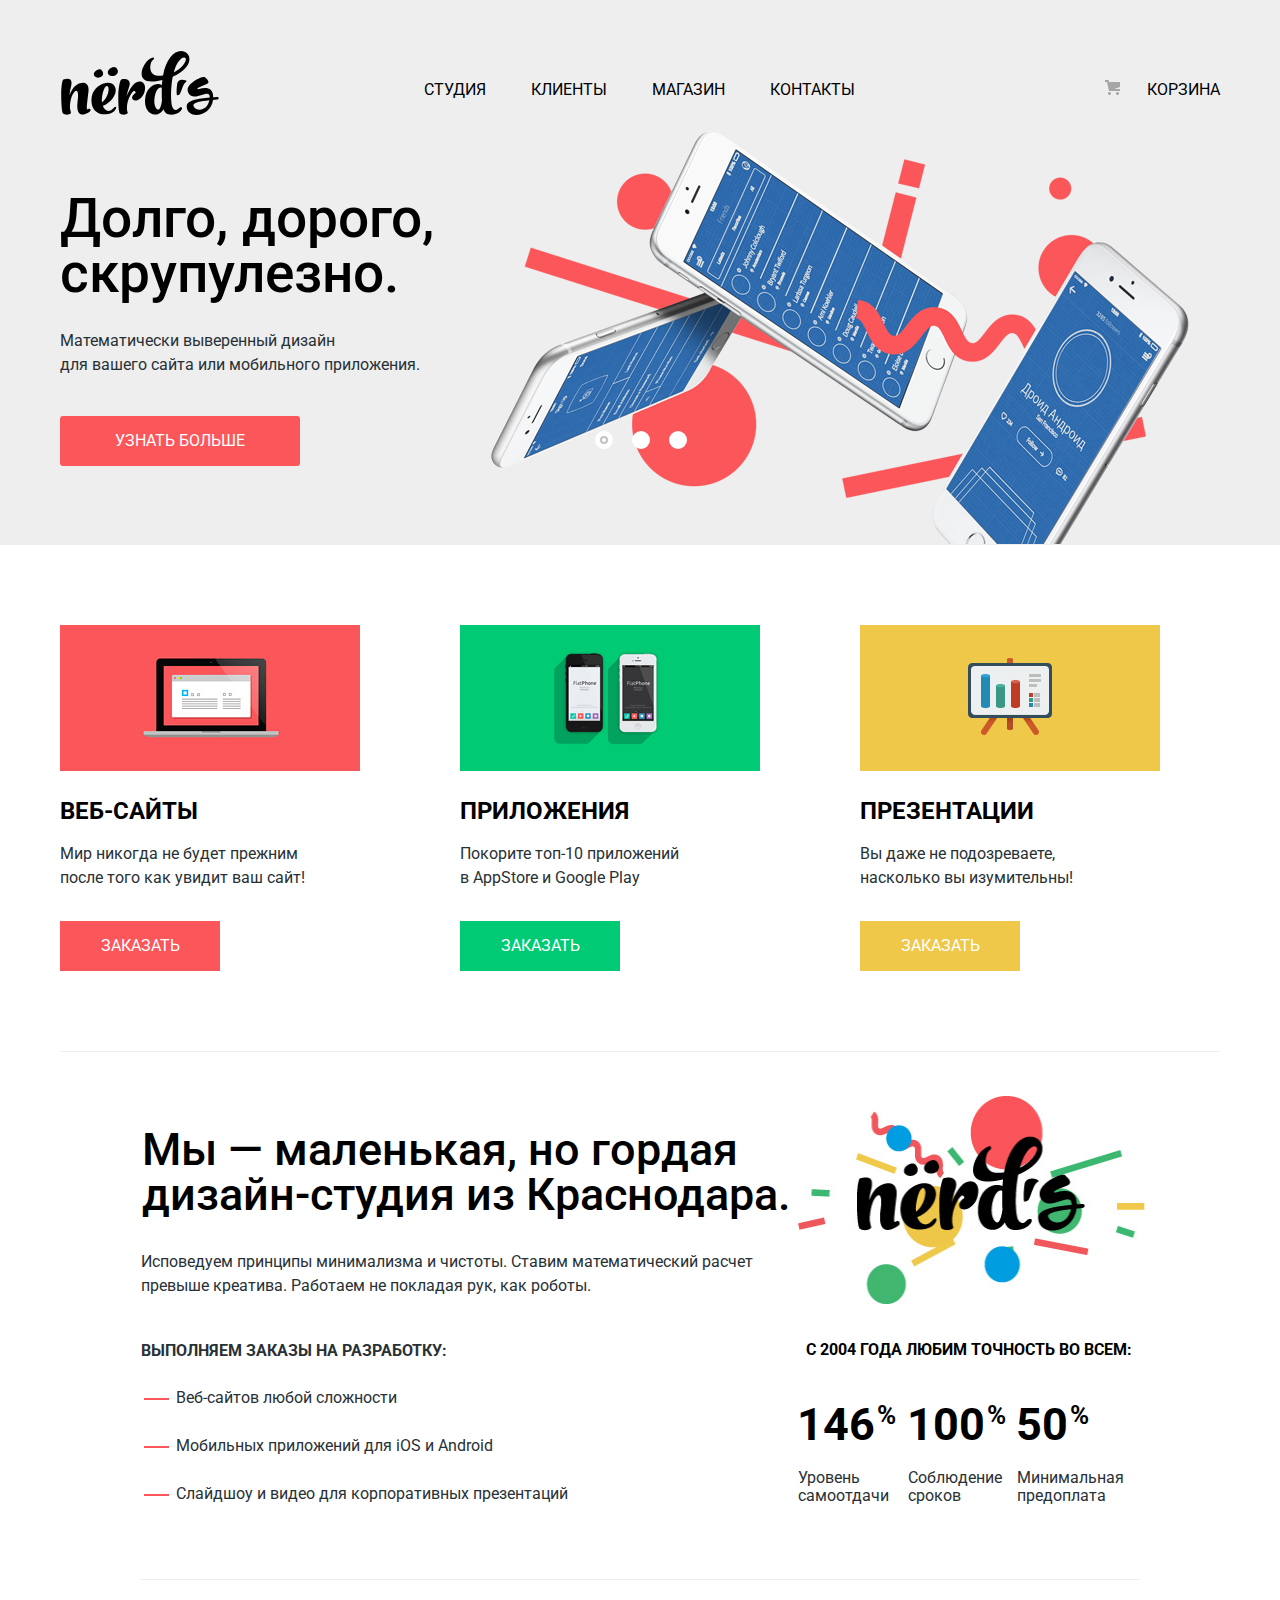
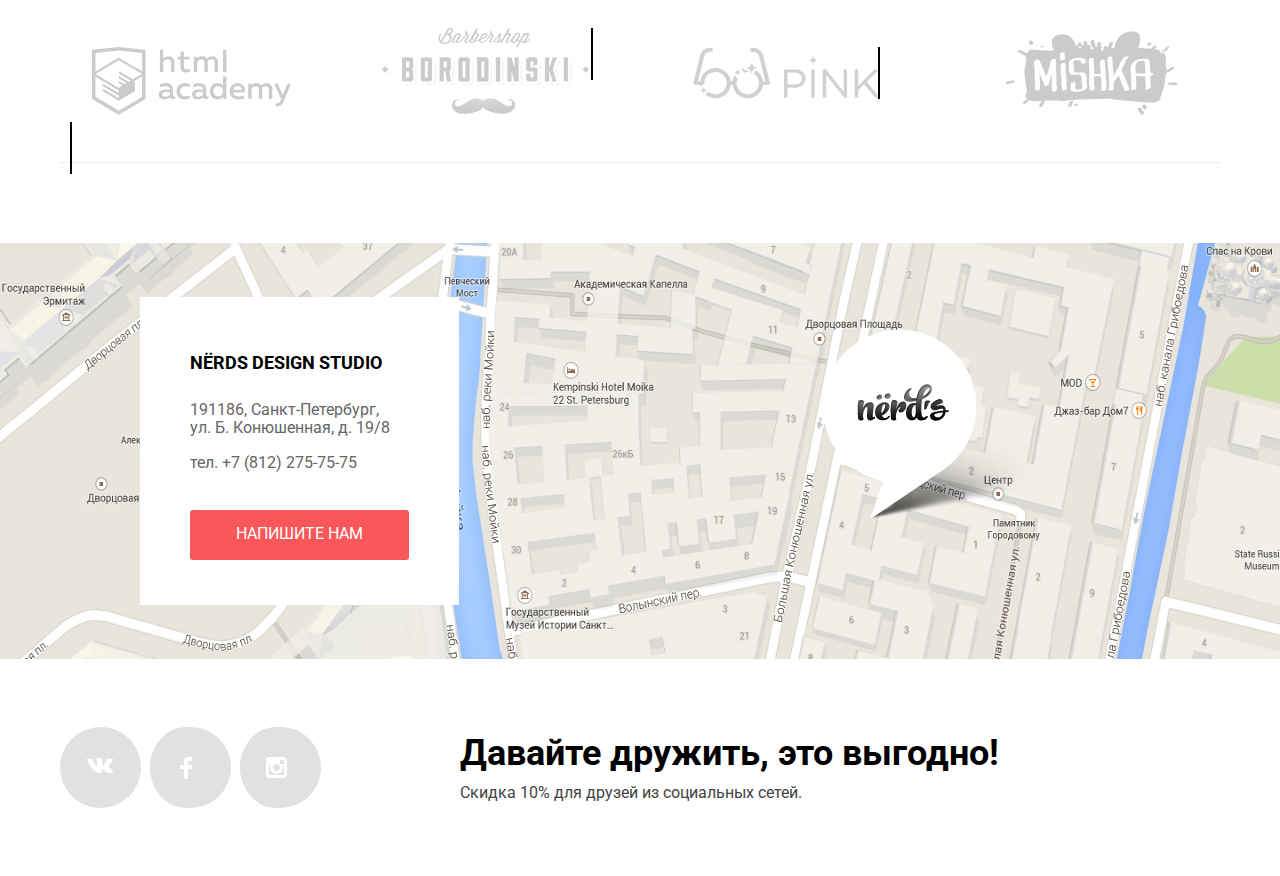
==== index.html @ e967e46b "partner list" ====
<!DOCTYPE html>
<html class="page" lang="ru">
<head>
  <meta name="viewport" content="width=device-width, initial-scale=1.0">
  <meta charset="utf-8">
  <title>HTML Academy: Нёрдс</title>
  <link rel="icon" href="favicon.ico">
  <link rel="icon" href="icon.svg" type="image/svg+xml">
  <link rel="apple-touch-icon" href="apple.png">
  <link rel="manifest" href="manifest.webmanifest">
  <link href="https://fonts.googleapis.com/css2?family=Roboto:wght@400;700&display=swap" rel="stylesheet">
  <link href="css/normalize.css" rel="stylesheet">
  <link href="css/style.css" rel="stylesheet">
</head>
<body class="body">
<header class="main-header">
  <nav class="main-navigation">
    <a class="main-header-logo">
      <img src="img/nerds-logo.svg" width="160" height="65" alt="Логотип Нёрдс">
    </a>
    <ul class="site-navigation">
      <li><a href="index.html">Студия</a></li>
      <li><a href="blank.html">Клиенты</a></li>
      <li><a href="catalog.html">Магазин</a></li>
      <li><a href="blank.html">Контакты</a></li>
    </ul>
    <div class="basket-navigation">
      <a class="basket-navigation" href="blank.html">
        <img class="icon-basket" src="img/cart-icon.png" width="15" height="15" alt="Корзина магазина Студии Нёрдс">
        Корзина
      </a>
    </div>
  </nav>

  <section class="slider">
    <div class="slider-controls">
      <button class="button first-button" type="button" aria-label="Первый слайд"></button>
      <button type="button" aria-label="Второй слайд"></button>
      <button type="button" aria-label="Третий слайд"></button>
    </div>
    <section class="slider-description first">
      <h2 class="visually-hidden">Слайд 1</h2>
      <p class="slider-headline">Долго, дорого,<br>
        скрупулезно.</p>
      <p class="slider-preview">Математически выверенный дизайн <br>
        для вашего сайта или мобильного приложения.</p>
      <a class="button" href="blank.html">Узнать больше</a>
      <img class="slider-img" src="img/nerds-index-slide1.png" width="760" height="431" alt="Слайд 1">
    </section>
    <section class="slider-description second">
      <h2 class="visually-hidden">Слайд 2</h2>
      <p class="slider-headline">
        Любим математику <br>
        как никто другой
      </p>
      <p class="slider-preview">
        Никакого креатива, только математические формулы <br>
        для расчета идеальных пропорций
      </p>
      <a class="button" href="blank.html">Узнать больше</a>
      <img class="slider-img" src="img/nerds-index-slide2.png" width="760" height="431" alt="Слайд 2">
    </section>
    <section class="slider-description third">
      <h2 class="visually-hidden">Слайд 3</h2>
      <p class="slider-headline">Только ночь, <br>
        только хардкор</p>
      <p class="slider-preview">
        Работать днем, как все? Мы против этого. <br>
        Ближе к полуночи работа только начинается.</p>
      <a class="button" href="blank.html">Узнать больше</a>
      <img class="slider-img" src="img/nerds-index-slide3.png" width="760" height="431" alt="Слайд 3">


    </section>
  </section>
</header>
<main class="container">
  <h1 class="visually-hidden">Студия Нёрдс</h1>
  <section class="features">
    <h2 class="visually-hidden">Услуги студии Нёрдс</h2>
    <ul class="features-list">
      <li class="featured-item">
        <img class="features-img" src="img/illustration-web-sites.jpg" width="300" height="146"
             alt="Пример дизайна студии Нёрдс-веб-сайты">
        <h3>Веб-сайты</h3>
        <p>Мир никогда не будет прежним<br>
          после того как увидит ваш сайт!</p>
        <button class="features-button button-red" type="button">Заказать</button>
      </li>
      <li class="featured-item">
        <img class="featured-img" src="img/illustration-apps.jpg" width="300" height="146"
             alt="Пример дизайна студии Нёрдс-приложения">
        <h3>Приложения</h3>
        <p>Покорите топ-10 приложений <br>
          в AppStore и Google Play</p>
        <button class="features-button button-green" type="button">Заказать</button>
      </li>
      <li class="featured-item">
        <img class="featured-img" src="img/illustration-presentations.jpg" width="300" height="146"
             alt="Пример дизайна студии Нёрдс-презентации">
        <h3>Презентации</h3>
        <p>Вы даже не подозреваете, <br>
          насколько вы изумительны!</p>
        <button class="features-button button-yellow" type="button">Заказать</button>
      </li>
    </ul>
  </section>
  <div class="index-columns">
    <div class="content">
      <div class="slogan">Мы — маленькая, но гордая
        дизайн-студия из Краснодара.
      </div>
      <p>Исповедуем принципы минимализма и чистоты. Ставим математический расчет
        превыше креатива. Работаем не покладая рук, как роботы.</p>
      <div class="benefits-list-title">Выполняем заказы на разработку:</div>
      <div class="benefits-list">
        <ul>
          <li class="benefits-item">Веб-сайтов любой сложности</li>
          <li class="benefits-item">Мобильных приложений для iOS и Android</li>
          <li class="benefits-item">Слайдшоу и видео для корпоративных презентаций</li>
        </ul>
      </div>
    </div>
    <div class="sidebar">
      <img class="sidebar-img" src="img/nerds-illustration1.jpg" width="360" height="208"
           alt="Иллюстрация Студии Нёрдс">
      <p class="sidebar-headline">с 2004 года Любим точность во всем:</p>
      <table class="table-list">
        <tr class="table-item">
          <td class="numbers">146</td>
          <td class="table-percent"><sup>%</sup></td>
          <td class="numbers">100</td>
          <td class="table-percent"><sup>%</sup></td>
          <td class="numbers">50</td>
          <td class="table-percent"><sup>%</sup></td>
        </tr>
        <tr class="table-text">
          <td colspan="2">Уровень самоотдачи</td>
          <td colspan="2">Соблюдение сроков</td>
          <td colspan="2">Минимальная предоплата</td>
        </tr>
      </table>
    </div>
  </div>
  <ul class="partners-list">
    <li class="border-right">
      <a href="https://htmlacademy.ru/intensive/htmlcss">
        <img class="partner-item" src="img/logo-html-academy.png" width="199" height="68"
             alt="Партнер студии Нёрдс-HTML Academy"></a>
    </li>
    <li class="border-right">
      <img class="partner-item-img barber" src="img/logo-barbershop.png" width="209" height="90"
           alt="Партнер студии Нёрдс-Барбершоп Бородинский">
    </li>
    <li class="border-right">
      <img class="partner-item-img pink" src="img/logo-pink-app.png" width="185" height="52"
           alt="Партнер студии Нёрдс-pink App">
    </li>
    <li >
      <img class="partner-item-img" src="img/logo-mishka.png" width="173" height="84"
             alt="Партнер студии Нёрдс-Mishka">
    </li>
  </ul>
</main>
<footer class="main-footer">
  <div class="footer-contacts">
<!--    <iframe src="https://www.google.ru/maps/place/%D0%91%D0%BE%D0%BB%D1%8C%D1%88%D0%B0%D1%8F+%D0%9A%D0%BE%D0%BD%D1%8E%D1%88%D0%B5%D0%BD%D0%BD%D0%B0%D1%8F+%D1%83%D0%BB.,+19%2F8,+%D0%A1%D0%B0%D0%BD%D0%BA%D1%82-%D0%9F%D0%B5%D1%82%D0%B5%D1%80%D0%B1%D1%83%D1%80%D0%B3,+%D0%A0%D0%BE%D1%81%D1%81%D0%B8%D1%8F,+191186/@59.9387192,30.3208587,17z/data=!3m1!4b1!4m5!3m4!1s0x4696310fca145cc1:0x42b32648d8238007!8m2!3d59.9387165!4d30.3230474"-->
<!--            width="231" height="190"
allowfullscreen title="Офис компании по адресу ул. Большая Конюшенная 19/8, Санкт-Петербург"></iframe>-->
    <img class="contacts-map" src="img/map.jpg" width="1440" height="416" alt="Местонахождение студии Нёрдс">
    <img class="contacts-map-marker" src="img/map-marker.png" width="231" height="190"
         alt="Карта офиса по адресу Санкт-Петербург, ул. Б. Конюшенная, д. 19/8">
    <div class="footer-main-contacts">
      <p class="contacts-caption">NЁRDS DESIGN STUDIO</p>
      <p class="contacts-address">191186, Санкт-Петербург, <br>
        ул. Б. Конюшенная, д. 19/8</p>
      <a class="contacts-phone" href="tel:+78122757575">тел. +7 (812) 275-75-75</a>
      <a class="button contacts" href="blank.html">Напишите нам</a>
    </div>
  </div>
  <div class="footer-elements">
    <div class="footer-social">
      <ul>
        <li class="social-button">
          <a href="#"><img src="img/icon-vk.svg" width="27" height="15" alt="Vkontakte"></a>
        </li>
        <li class="social-button">
          <a class="social-button" href="#"><img src="img/icon-fb.svg" width="12" height="22" alt="Facebook"></a>
        </li>
        <li class="social-button">
          <a class="social-button" href="#"><img src="img/icon-insta.svg" width="21" height="21" alt="Instagram"></a>
        </li>
      </ul>
    </div>
    <div class="promo">
      <p class="promo-text">Давайте дружить, это выгодно!</p>
      <p class="promo-text+p">Скидка 10% для друзей из социальных сетей.</p>
    </div>
  </div>
</footer>

<section class="modal">
  <div class="modal-title">
    <h4>Напишите нам</h4>
    <button class="modal-close"><img src="img/close-cross.png" width="21" height="21" alt="Закрыть"></button>
  </div>
  <form class="login-form" action="https://echo.htmlacademy.ru" method="post">
    <p class="login-item login-item-user">
      <label for="user-field-id">Ваше имя:</label>
      <input class="modal-icon-user" id="user-field-id" type="text" name="username" placeholder="Имя Фамилия">
    </p>
    <p class="login-item login-item-email">
      <label for="email-email">Ваш email:</label>
      <input class="modal-icon-password" id="email-email" type="email" name="email" placeholder="email@example.com">
    </p>
    <p class="login-item login-item-text">
      <label for="text-text">Текст письма:</label>
      <textarea class="modal-icon-text" id="text-text" name="text" placeholder="В свободной форме"></textarea>
    </p>
    <button class="button letter" type="submit">Отправить</button>
  </form>
</section>
</body>
</html>
---- css/style.css ----
/* Variables */

:root {
  --basic-extra-light: #EEEEEE;
  --basic-light: #E1E1E1;
  --basic-white: #ffffff;
  --basic-red: #FB565A;
  --basic-green: #00CA74;
  --basic-yellow: #EFC849;
  --basic-black: #000000;

  --active-dark-red: #E74246;
  --active-extra-dark-red: #D7373B;
  --active-light: #A6A6A6;
  --active-dark-green: #00BC6C;
  --active-extra-dark-green: #00AA62;
  --active-dark-yellow: #EAB534;
  --active-extra-dark-yellow: #E5A722;
  --active-black: #444444;
  --active-grey: #D7DCDE;
  --active-border-grey: #B4B9BB;

  --special: #283136;
  --special-grey: #666666;
  --special-input: #4D4D4D;
  --special-triangle: #231F20;
  --special-hover: #DFDFDF;
  --special-active: #D5D5D5;
  --special-border: #DBDBDB;
  --special-button: #C1C1C1;
  --special-green: #00CA74;
  --special-cost: #ABABAB;
  --special-scale: #D7DCDF;
}

/* Global */

body {
  min-width: 960px;
  margin: 0;
  padding: 0;
  font-family: "Roboto", "Arial", sans-serif;
  font-size: 16px;
  line-height: 24px;
  color: var(--basic-black);
  background-color: var(--basic-white);
}

/*  min-height: 100%;*/
/*display: grid;*/
/*grid-template-rows:*/
/*  min-content*/
/*  1fr*/
/*  min-content;*/
/*align-content: start;*/


a {
  text-decoration: none;
}

img {
  max-width: 100%;
  align-self: center;
}

.button {
  font: inherit;
  text-align: center;
  vertical-align: middle;
  color: var(--basic-white);
  text-transform: uppercase;
  background-color: var(--basic-red);
  border: none;
  display: block;
  width: 240px;
  height: 50px;
  padding-top: 13px;
  border-radius: 3px;
  box-sizing: border-box;
  margin-bottom: 61px;
}

.button:active,
.button-red:active {
  background-color: var(--active-extra-dark-red);
}

.button:hover,
.button-red:hover {
  background-color: var(--active-dark-red);
}

/* Navigation */

.main-header {
  background-color: var(--basic-extra-light);
  /*max-height: 544px;*/
}

.main-navigation {
  align-items: center;
  max-width: 1160px;
  margin: auto;
  display: grid;
  grid-template-columns: 160px 437px auto;
  justify-content: space-between;
  vertical-align: top;
  height: 39px;
  padding-top: 50px;
}

.main-header-logo {
  width: 160px;
  padding: 0;
  margin-bottom: 0;
  height: 80px;
}

.main-header-logo:hover {
  opacity: 70%;
}

.main-header-logo:active {
  opacity: 20%;
}

.site-navigation {
  display: grid;
  grid-template-columns: auto auto auto auto;
  list-style-type: none;
  width: 437px;
  padding: 0;
}

.site-navigation li {
  margin-right: 45px;
}

.site-navigation a,
.basket-navigation a {
  text-transform: uppercase;
  font-size: 16px;
  line-height: 30px;
  color: var(--basic-black);
  text-decoration: none;
}

.site-navigation a:active,
.basket-navigation a:active {
  opacity: 30%;
}

.site-navigation a:hover,
.basket-navigation a:hover {
  color: var(--basic-red);
}

.basket-navigation a {
  text-align: right;
  /*padding-bottom: 0;*/
  margin-top: 3px;
  padding-left: 40px;
}

.icon-basket {
  width: 15px;
  height: 15px;
  color: var(--active-light);
  margin-right: 23px;
}

/*.basket-navigation.icon-basket {*/
/*display: flex;*/
/*margin-left: auto;*/
/*position: relative;*/
/*}*/

/*.active-item {*/
/*  border-bottom: 1px solid var(--basic-red);*/
/*}*/

/* Slider-description */

.slider {
  width: 1160px;
  height: 456px;
  overflow: hidden;
  margin: auto;
}

.slider-description {
  display: grid;
  grid-template-columns: 1fr auto;
}

.first .slider-headline {
  margin-bottom: 0;
}

.first .slider-preview {
  margin-top: 10px;
  padding-bottom: 7px;
}

.slider-preview {
  /*margin-bottom: 27px;*/
  /*grid-row-start: 2;*/
  /*margin-top: 5px;*/
  /*margin-bottom: 0px;*/
  margin-top: 0;
  padding-bottom: 25px;
}

.slider-img {
  width: 760px;
  height: 431px;
  grid-row: 1/4;
  padding-right: 5px;
  grid-column: 2;
  background-color: transparent;
}

.slider-headline {
  font-size: 55px;
  line-height: 55px;
  margin-bottom: 0;
  width: 397px;
  height: 111px;
  font-weight: 500;
  margin-top: 78px;
}

.slider-controls {
  position: relative;
}

.button.first-button::before {
  position: absolute;
  content: "";
  width: 8px;
  height: 8px;
  top: 5px;
  border-radius: 50%;
  left: 5px;
  border: 2px solid #C1C1C1;
  box-sizing: border-box;
}

.slider-controls button {
  position: relative;
  width: 18px;
  height: 18px;
  border: none;
  background-color: var(--basic-white);
  border-radius: 50%;

  vertical-align: middle;
  display: inline-block;
  margin: 0;
  top: 338px;
  left: 535px;
  padding: 0;
  margin-right: 15px;
}

/* Features */

.features-img {
  width: 300px;
  height: 146px;
}

.features {
  /*height: 507px;
  margin-bottom: 73px;*/
  margin: 80px auto 75px;
  width: 1160px;
  margin-bottom: 0;
  padding-bottom: 80px;
  border-bottom: 1px solid var(--basic-extra-light);
}

.features-list {
  list-style: none;
  margin: 0;
  padding: 0;
  /*display: flex;*/
  /*flex-direction: row;*/
  display: grid;
  grid-template-columns: 1fr 1fr 1fr;
  column-gap: 40px;
}

.featured-item {
  width: 300px;
}

.feature-item p {
  margin: 0 10px 32px;
}

.features-list h3 {
  font-size: 24px;
  line-height: 30px;
  text-transform: uppercase;
  font-weight: bold;
  margin-bottom: 16px;
  margin-top: 18px;
  color: var(--basic-black);

}

.features-button {
  text-align: center;
  color: var(--basic-white);
  vertical-align: middle;
  text-transform: uppercase;
  font-size: 16px;
  line-height: 18px;
  border: none;
  width: 160px;
  height: 50px;
  margin-top: 15px;
  /*margin: 32px 240px 80px 240px;*/
}

.button-red {
  /*margin-left: 140px;*/
  background-color: var(--basic-red);
}

.button-green {
  background-color: var(--basic-green);
}

.button-yellow {
  background-color: var(--basic-yellow);
}

.button-yellow:hover {
  background-color: var(--active-dark-yellow);
}

.button-yellow:active {
  background-color: var(--active-extra-dark-yellow);
}

.button-green:hover {
  background-color: var(--active-dark-green);
}

.button-green:active {
  background-color: var(--active-extra-dark-green);
}

/*content*/

.content {
  /*margin-right: 149px;*/
  width: 651px;
}

.slogan {
  font-size: 45px;
  line-height: 45px;
  font-weight: 500;
  width: 651px;
  height: 91px;
  color: var(--basic-black);
  margin: 41px 0 32px 1px;
}

.content p {
  width: 646px;
  height: 49px;
}

.benefits-list-title {
  text-transform: uppercase;
  font-weight: bold;
  margin-bottom: 22px;
  margin-top: 40px;
}

.benefits-list ul {
  margin: 0;
  padding: 1px 0 0 35px;
  list-style: none;
}

.benefits-item {
  margin-right: 10px;
  margin-bottom: 24px;
  position: relative;
}

.benefits-item::before {
  content: "";
  position: absolute;
  width: 25px;
  height: 2px;
  left: -32px;
  background: var(--basic-red);
  top: 12px;
}

/*sidebar*/

.sidebar {
  padding-top: 10px;
  width: 365px;
}

.sidebar-img {
  width: 360px;
  height: 208px;
  margin-bottom: 11px;
  padding-left: 5px;
}

.sidebar-headline {
  text-transform: uppercase;
  font-weight: bold;
  margin-bottom: 26px;
  color: var(--basic-black);
  text-align: center;
  padding-left: 5px;
}

.table-list {
  padding-top: 3px;
  padding-left: 3px;
}


.table-item {
  font-size: 45px;
  line-height: 64px;
  font-weight: bold;
  padding-bottom: 10px;
  color: var(--basic-black);
}

.table-item td {
  padding: 0;
}

.table-percent {
  font-size: 34px;
  line-height: 40px;
  font-weight: bold;
  text-align: left;
}

.table-text {
  font-size: 16px;
  line-height: 18px;
  height: 55px;
  color: var(--special);
}

.numbers {
  width: 50px;
}

/*partners*/

.partners-list {
  display: flex;
  justify-content: space-between;
  height: 172px;
  align-items: center;
  /*margin-bottom: 100px;*/
  border-bottom: 1px solid var(--basic-extra-light);
  max-width: 1160px;
  /*margin-top: 20px;*/
  list-style: none;
  padding: 0;
  margin: auto;
  margin-top: 10px;
  vertical-align: middle;

}


.partner-item {
  opacity: 20%;
  padding-left: 22px;
  padding-top: 16px;

  /*margin-bottom: 20px;*/
  /*width: 298px;*/
  /*align-items: center;*/
}

.partners-list li {
  width: 210px;
  padding-left: 10px;
}

.partners-list li:last-child{
  padding-right: 5px;
}

.border-right::after {
  content: "";
  position: absolute;
  height: 52px;
  width: 2px;
  background-color: black;
}

/*.partners-list li::after {*/
/*  !*margin-right: 24px;*!*/
/*  position: absolute;*/
/*  */
/*  border-right: 2px solid black;*/
/*  !*margin-left: 13px;*!*/
/*  height: 52px;*/
/*  width: 1px;*/
/*  content: "";*/

/*}*/

.partner-item-img {
  opacity: 20%;
  /*padding-right: 63px;*/
  /*align-items: center;*/
}

.partner-item:hover {
  opacity: 100%;
}

.partner-item-img:hover {
  opacity: 100%;
}

.partner-item:active {
  opacity: 10%;
}

.partner-item-img:active {
  opacity: 10%;
}

/*footer*/

.main-footer {
  margin-top: 80px;
  margin-bottom: 75px;
}

.footer-main-contacts {
  display: block;
  position: absolute;
  margin-left: 140px;
  margin-top: 54px;
  /*margin-bottom: 54px;*/
  /*padding-left: 50px;*/
  width: 319px;
  height: 308px;
  background-color: var(--basic-white);
}

.main-footer .container {
  display: flex;
  /*display: grid;
grid-template-columns: 1fr 1fr;*/
}

.footer-contacts {
  display: grid;
  position: relative;
  /*width: 100%;*/
  max-width: 1440px;
  margin: 60px auto auto auto;
}

.footer-main-contacts p,
.footer-main-contacts a {
  padding-left: 50px;
}

.contacts-caption {
  font-size: 18px;
  line-height: 30px;
  font-weight: bold;
  margin-top: 51px;
  margin-bottom: 23px;
  color: var(--basic-black);
}

.contacts-address,
.contacts-phone {
  line-height: 18px;
  color: var(--special-grey);
  /*height: 72px;*/
  font-size: 16px;
}

.contacts-address {
  margin-bottom: 11px;
  height: 39px;
}

.contacts-map {
  height: 416px;
}

.contacts-map-marker {
  width: 231px;
  height: 190px;
  position: absolute;
  left: 822px;
  top: 86px;
}

.button.contacts {
  width: 219px;
  /*  height: 50px;*/
  margin-top: 35px;
  padding-top: 12px;
  margin-left: 50px;
  padding-left: 0;
}

/*соц сети*/

.footer-elements {
  display: grid;
  grid-template-columns: 350px auto;
  height: 217px;
  width: 1160px;
  align-items: center;
  margin: auto;
}

.footer-social ul {
  list-style: none;
  display: grid;
  grid-template-columns: auto auto auto;
  width: 261px;
  padding-left: 0;
}

.social-button {
  width: 81px;
  height: 81px;
  margin: auto 9px auto auto;
  background-color: var(--basic-light);
  color: var(--basic-white);
  text-align: center;
  /*vertical-align: middle;*/
  border-radius: 50%;
  display: flex;
  align-items: center;
  justify-content: center;
}

/*.footer-social img {*/
/*  padding-top: 30px;*/
/*}*/

/*.social-button a {*/
/*  padding-top: 30px;*/
/*}*/

.social-button:hover {
  background-color: var(--active-dark-red);
}

.social-button:active {
  background-color: var(--active-extra-dark-red);
}

.promo {
  padding-left: 50px;
}

.promo-text {
  font-size: 36px; /*%*/
  line-height: 36px;
  font-weight: bold;
  text-align: left;
  margin-top: 45px;
  margin-bottom: 0;
}

.promo-text + p {
  line-height: 22px;
  margin-top: 11px;
  margin-bottom: 41px;
  color: var(--active-black);
}

/*modal*/

.modal {
  display: none;
  position: absolute;
  box-shadow: 0 20px 40px rgba(0, 0, 0, 0.4);
  background-position: 0 0;
  width: 960px;
  height: 590px;
  top: 1705px;
  background: var(--basic-white);
  right: 0;
  margin: auto;
}

.modal h4 {
  margin: 63px 0 37px 100px;
  font-size: 45px;
  line-height: 53px;
  font-weight: bold;
  background-position: left;
}

.modal-close {
  height: 21px;
  width: 21px;
  opacity: 30%;
  /*background-position: right;*/
  background-color: var(--basic-white);
  margin-top: 78px;
  /*margin-right: 90px;*/
  margin-left: 431px;
  padding: 0;
  border: none;
}

.modal-close:hover {
  opacity: 100%;
}

.modal-close:active {
  opacity: 10%;
}

.modal-title {
  display: flex;
  flex-direction: row;
}

.modal-icon-user,
.modal-icon-password,
.modal-icon-text {
  opacity: 50%;
}

.login-item input[type="email"],
.login-item input[type="text"] {
  font: inherit;
  color: var(--active-black);
  border: 2px solid var(--active-grey);
  font-size: 16px;
  line-height: 18px;
}

.login-item input[type="email"]:hover,
.login-item input[type="text"]:hover {
  font: inherit;
  border: var(--active-border-grey);
}

.login-form input[type="email"]:focus,
.login-form input[type="text"]:focus {
  font: inherit;
  border: var(--basic-black);
}

.login-form input[type="email"]:invalid,
.login-form input[type="text"]:invalid {
  font: inherit;
  border: var(--active-dark-red);
  color: var(--active-dark-red);
}

.login-form label {
  display: block;
  line-height: 18px;
  font-weight: bold;
  text-align: left;
  margin-bottom: 9px;
}

.button.letter {
  display: block;
  width: 259px;
  height: 50px;
  padding: 17px 0 0 3px;
  margin-top: 47px;
  margin-left: 0;
  margin-right: 1px;
  padding-bottom: 15px;
}

.login-form {
  display: flex;
  flex-wrap: wrap;
  margin-left: 100px;
}

.login-item {
  /*margin-bottom: 34px;*/
  justify-content: space-between;
  margin-top: 0;
}

.login-item-email {
  margin-left: 40px;
}

.login-item-email,
.login-item-user {
  width: 360px;
  height: 77px;
}

.login-item-text {
  width: 760px;
  height: 145px;
  resize: none;
  margin-top: 34px;
  padding-left: 14px;
}

.login-item-text textarea {
  height: 118px;
  width: 100%;
}

.login-item-email input,
.login-item-user input {
  height: 50px;
  width: 360px;
  padding-top: 14px;
  padding-left: 14px;
}

/*.login-item-text {*/
/*  padding-top: 16px;*/
/*  padding-left: 16px;*/
/*}*/

/*correct*/

.slider-preview,
.featured-item,
.content,
.benefits-item,
.table-item-text {
  color: var(--special);
}

.visually-hidden {
  position: absolute;
  clip: rect(0 0 0 0);
  width: 1px;
  height: 1px;
  margin: -1px;
}

/*header nav*/

.header-title h1 {
  font-size: 55px;
  line-height: 55px;
  margin: 0;
  padding-top: 77px;
  padding-bottom: 110px;
  text-align: center;
  margin-bottom: 53px;
}

/*.header-title {*/
/*  margin: 0 auto;*/
/*}*/


/*КАТАЛОГ*/

.catalog-container {
  color: var(--special);
  font-size: 16px;
  line-height: 20px;
  display: grid;
  grid-template-columns: 541px 1fr;
  width: 1157px;
  height: 2080px;
}

/*фильтр слева*/

.filters {
  display: flex;
  width: 260px;
  margin-left: 140px;
  color: var(--special);
}

.container-filter {
  list-style: none;
  padding: 0;
  margin: 0;
}

.container-filter li {
  margin-bottom: 20px;
}

.container-title {
  padding: 0;
  margin: 0;
  font-weight: bold;
  font-size: 18px;
  line-height: 30px;
  text-transform: uppercase;
  margin-bottom: 16px;
  color: var(--basic-black);
}

.filter-button {
  text-align: center;
  display: inline-block;
  vertical-align: middle;
  color: var(--basic-black);
  text-transform: uppercase;
  background-color: var(--basic-extra-light);
  font-size: 16px;
  line-height: 18px;
  border: none;
  font-weight: 500;
  width: 260px;
  height: 50px;
}

.filter-button:hover,
.click:hover {
  background-color: var(--special-hover);
}

.filter-button:active {
  background-color: var(--special-active);
  color: rgba(0, 0, 0, 0.3);
}

.filter-label,
.filter-label:hover {
  color: var(--special);
  margin-left: 19px;
}

.filter-label:active {
  opacity: 30%;
}

.filter-label.fixed {
  padding-top: 20px;
  padding-bottom: 18px;
}

.filter-input {
  color: var(--special-input);
  opacity: 40%;
}

.filter-input:hover {
  color: var(--special-input);
}

.filter-input {
  opacity: 10%;
}

.filter-input:disabled + label {
  opacity: 0.3;
}

.filter-box {
  border: none;
  /*margin-left: 19px;*/
  margin: 0;
  padding: 0;
  margin-bottom: 27px;
}

/*фильтр Стоимость*/

.filter-cost {
  margin: 0;
  padding: 0;
  border: none;
  width: 260px;
  margin-bottom: 54px;
  text-transform: uppercase;
}

.container-title .cost {
  margin-bottom: 48px;
}

.range-filter {
  width: 260px;
  padding-top: 32px;
}

.filter-item legend {
  font-size: 18px;
  line-height: 24px;
  text-transform: uppercase;
  font-weight: 700;
}

.range-controls {
  position: relative;
  height: 41px;
  margin-bottom: 13px;
  padding-top: 39px;
  padding-right: 20px;
  padding-left: 20px;
  background-color: var(--basic-extra-light);
  border-radius: 5px;
}

.range-controls .cost-scale {
  height: 2px;
  background-color: var(--special-scale);
}

.range-controls .bar {
  width: 62%;
  height: 2px;
  background-color: var(--special-green);
}

.range-controls .toggle {
  position: absolute;
  top: 29px;
  left: 0;
  width: 4px;
  height: 4px;
  border: 8px solid var(--basic-white);
  background-color: var(--special-cost);
  border-radius: 50%;
  box-shadow: 0 1px 2px 0 var(--special-cost);
  cursor: pointer;
}

.range-controls .toggle-min {
  left: 18px;
}

.range-controls .toggle-max {
  left: 160px;
}

.placeholder-cost {
  display: flex;
  justify-content: space-between;
  margin-bottom: 2px;
}

.placeholder-cost input {
  width: 56px;
  padding: 12px;
  margin-left: 9px;
  text-align: center;
  border: none;
  border-radius: 5px;
  background: var(--basic-extra-light);
  font-family: inherit;
  font-size: inherit;
  color: var(--special);
}

.min-price input {
  padding-left: 23px;
  margin-left: 9px;
  padding-bottom: 6px;
  width: 46px;
}

.max-price input {
  padding-right: 8px;
  padding-bottom: 6px;
  padding-left: 16px;
}

/*сортировка каталога сверху*/

.catalog-sort {
  display: grid;
  /*grid-template-columns: 134px 60px 60px 101px 40px;*/
  grid-template-columns: 134px auto 40px;
  width: 762px;
}

.catalog-sort-title {
  font-size: 18px;
  line-height: 30px;
  font-weight: bold;
  text-transform: uppercase;
  color: var(--basic-black);
  vertical-align: top;
  margin-bottom: 48px;
}

.catalog-sort-title:hover {
  color: var(--basic-red)
}

.catalog-sort-title:active {
  opacity: 30%;
}

.catalog-sort-title:hover {
  color: var(--basic-red)
}

.sort {
  text-transform: uppercase;
  font-size: 14px;
  line-height: 18px;
  opacity: 30%;
  color: var(--basic-black);
  /*margin-right: 25px;*/
}


/*.current {*/
/*  margin-left: 241px;*/
/*}*/

.sort:active,
.current {
  opacity: 100%;
}

.sort:hover {
  opacity: 60%;
}

.sort-name a {
  padding-right: 21px;
}

.sort-name {
  /*margin-right: 22px;*/
  height: 18px;
  margin: 5px 0 54px 266px;
  padding: 0;
}

.triangle-up {
  padding-left: 18px;
}

.triangle-up,
.triangle-down {
  width: 11px;
  height: 10px;
}

/*.triangle:hover {*/
/*  opacity: 100%;*/
/*  background-color: var(--active-light);*/
/*}*/

/*.triangle:active {*/
/*  background-color: var(--special-triangle);*/
/*}*/

.triangle-set {
  display: inline;
  flex-direction: row;
  margin: 0;
  padding: 0;
  width: 40px;
}

/*Шаблоны*/

.catalog-list {
  list-style: none;
  display: flex;
  flex-wrap: wrap;
  align-content: flex-start;
  width: 758px;
  margin: 0;
  padding: 0;
  border-collapse: collapse;
}

.catalog-list button {
  /*margin: 32px 80px 44px 80px;*/
  display: inline-block;
  text-align: center;
  vertical-align: middle;
}

.catalog-item {
  display: block;
  position: relative;
  margin: 0;
  padding: 0;
  vertical-align: top;
  width: 358px;
  padding-bottom: 28px;
  object-fit: contain;
}

.catalog-span {
  width: 360px;
  height: 40px;
  border-radius: 5px;
  opacity: 0.12;
}

.catalog-span:hover {
  color: var(--special-input);
  opacity: 1;
}

.odd {
  padding-left: 42px;
  /*padding-bottom: 26px;*/
}


.catalog-title {
  text-transform: uppercase;
  font-size: 18px;
  line-height: 30px;
  margin-bottom: 12px;
  color: var(--basic-black);
  text-align: center;
}

.catalog-title:hover {
  color: var(--basic-red);
}

.catalog-title:active {
  opacity: 30%;
}

.catalog-text {
  line-height: 18px;
  text-align: center;
  color: var(--special-grey);
}

.catalog-block {
  /*visibility: hidden;*/
  /*top: 231px;*/
  display: none;
  position: absolute;
}

/*Кнопки под шаблонами*/

.pagination-list {
  list-style: none;
  display: flex;
  flex-wrap: wrap;
  margin: auto;
  padding: 0;
  /*display: grid;
  grid-template-columns: 20px 20px 20px 20px;*/
  margin-top: 36px;
}


.pagination-item a {
  text-align: center;
  vertical-align: middle;
  text-transform: uppercase;
  background-color: var(--basic-extra-light);
  color: var(--basic-black);
  font-weight: 500;
  line-height: 18px;
  min-width: 50px;
  margin: 0 11px 11px 0;
  width: 50px;
  height: 50px;
  padding: 15px 17px 14px 21px;
  border: none;
}

.pagination-item {
  margin-right: 2px;
}

.pagination-item a:hover {
  background-color: var(--special-hover);
}

.pagination-item a:active {
  background-color: var(--special-active);
  opacity: 30%;
}

.pagination-item-current a,
.pagination-item-current a:hover,
.pagination-item-current a:active {
  background-color: var(--basic-white);
  border: var(--special-border);
}

.pagination-item-next a {
  width: 260px;
  height: 50px;
  padding: 17px 77px 15px 80px;
}

/*GRID*/

.page {
  height: 100%;
  overflow: scroll;
}

.container {
  margin: 0 auto;
  padding: 0 10px;
}

.index-columns {
  display: flex;
  justify-content: space-between;
  margin: auto 130px auto 131px;
  padding-top: 34px;
  padding-bottom: 49px;
  border-bottom: 1px solid var(--basic-extra-light);
  max-width: 1160px;
}

/*@keyframes slider-description {
  from {
    top: 0;
    left: 0;
  }
.first {transform: translate(0px, 0px);}
.second {transform: translate(1157px, 431px);
  display: none;}
.third {transform: translate(1157px, 431px);
  display: none;}
}*/
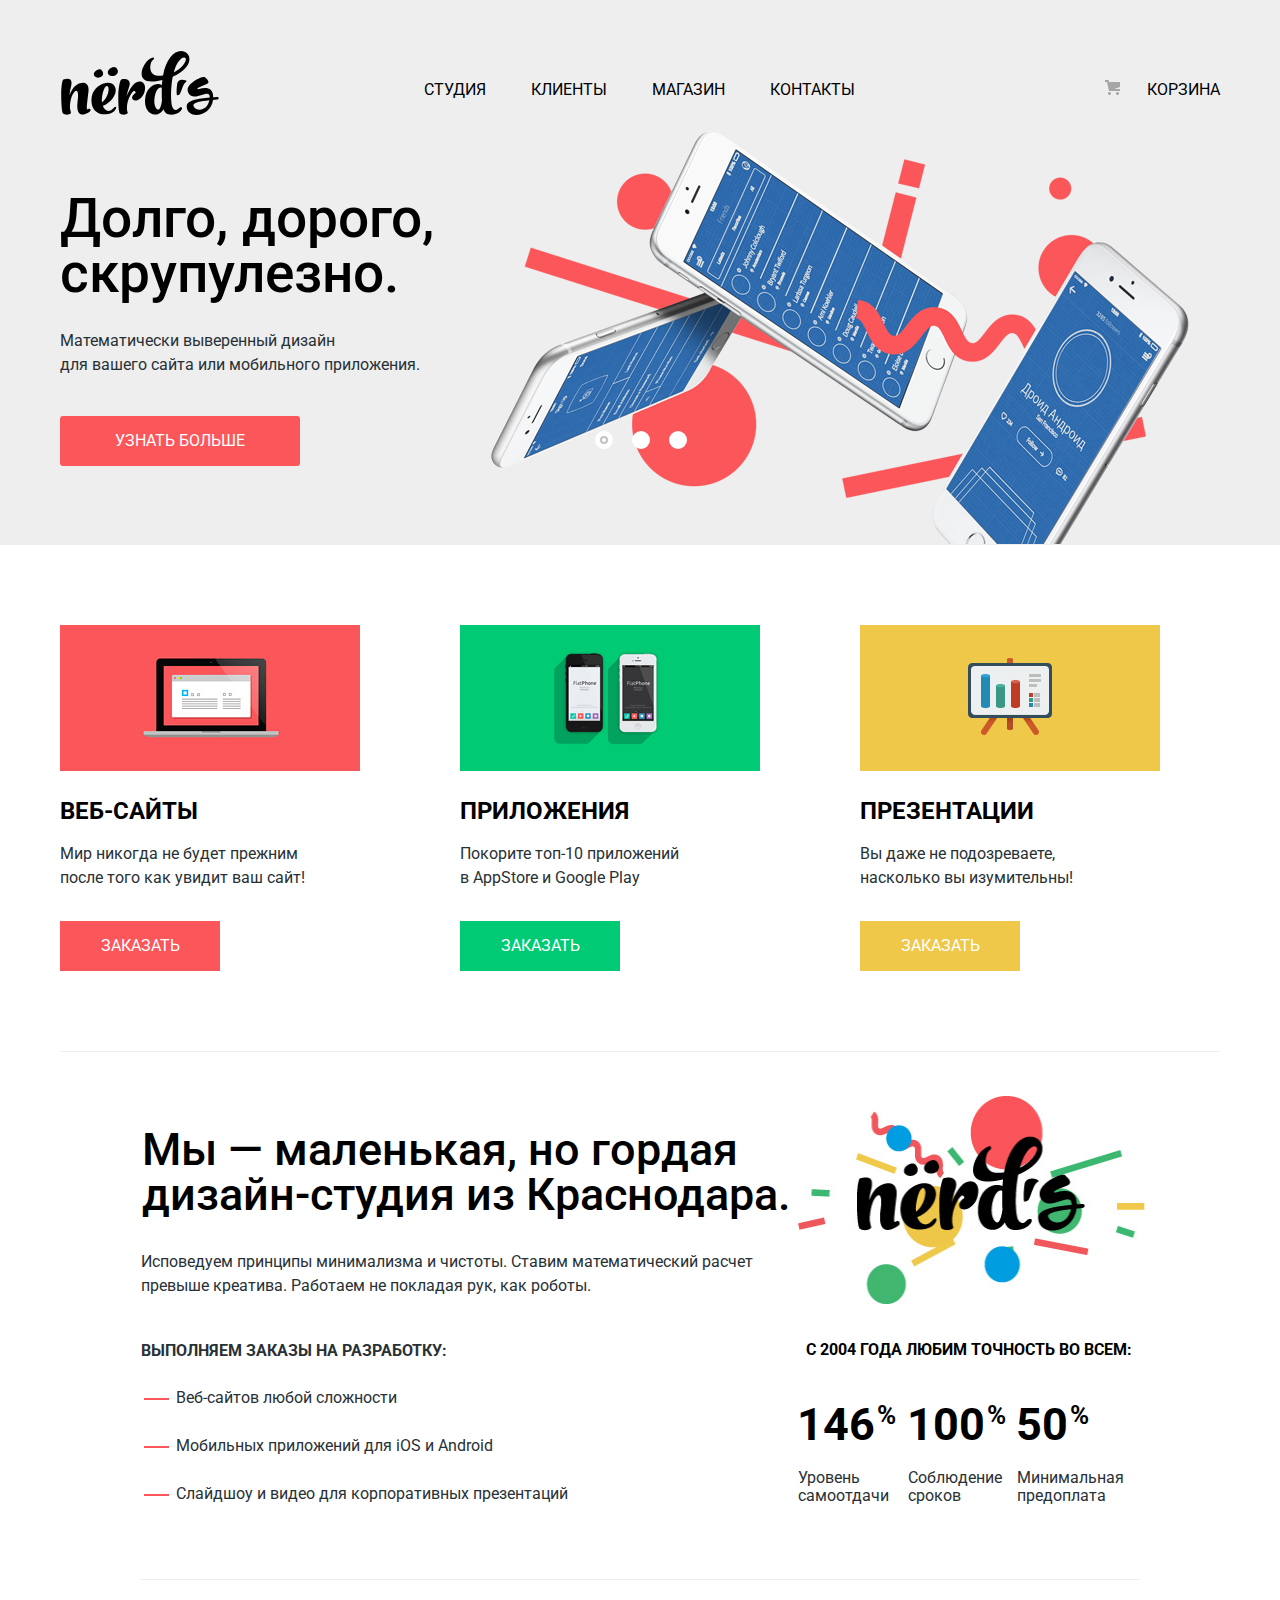
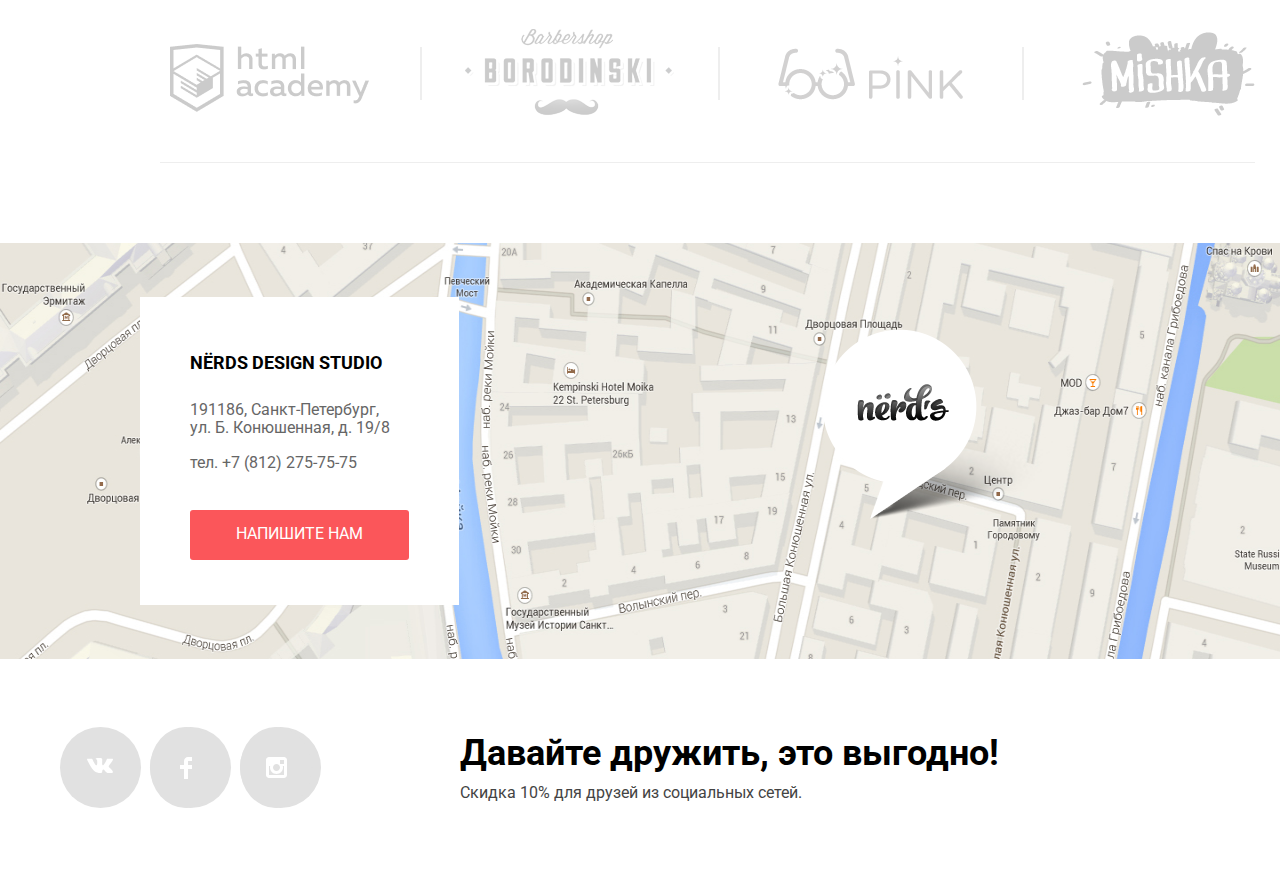
==== commit 6db531ae: "index.end" ====
--- a/index.html
+++ b/index.html
@@ -143,30 +143,30 @@
     </div>
   </div>
   <ul class="partners-list">
-    <li class="border-right">
+    <li>
       <a href="https://htmlacademy.ru/intensive/htmlcss">
-        <img class="partner-item" src="img/logo-html-academy.png" width="199" height="68"
+        <img class="partner-item html-academy" src="img/logo-html-academy.png" width="199" height="68"
              alt="Партнер студии Нёрдс-HTML Academy"></a>
     </li>
-    <li class="border-right">
+    <li>
       <img class="partner-item-img barber" src="img/logo-barbershop.png" width="209" height="90"
            alt="Партнер студии Нёрдс-Барбершоп Бородинский">
     </li>
-    <li class="border-right">
+    <li>
       <img class="partner-item-img pink" src="img/logo-pink-app.png" width="185" height="52"
            alt="Партнер студии Нёрдс-pink App">
     </li>
-    <li >
+    <li>
       <img class="partner-item-img" src="img/logo-mishka.png" width="173" height="84"
-             alt="Партнер студии Нёрдс-Mishka">
+           alt="Партнер студии Нёрдс-Mishka">
     </li>
   </ul>
 </main>
 <footer class="main-footer">
   <div class="footer-contacts">
-<!--    <iframe src="https://www.google.ru/maps/place/%D0%91%D0%BE%D0%BB%D1%8C%D1%88%D0%B0%D1%8F+%D0%9A%D0%BE%D0%BD%D1%8E%D1%88%D0%B5%D0%BD%D0%BD%D0%B0%D1%8F+%D1%83%D0%BB.,+19%2F8,+%D0%A1%D0%B0%D0%BD%D0%BA%D1%82-%D0%9F%D0%B5%D1%82%D0%B5%D1%80%D0%B1%D1%83%D1%80%D0%B3,+%D0%A0%D0%BE%D1%81%D1%81%D0%B8%D1%8F,+191186/@59.9387192,30.3208587,17z/data=!3m1!4b1!4m5!3m4!1s0x4696310fca145cc1:0x42b32648d8238007!8m2!3d59.9387165!4d30.3230474"-->
-<!--            width="231" height="190"
-allowfullscreen title="Офис компании по адресу ул. Большая Конюшенная 19/8, Санкт-Петербург"></iframe>-->
+    <!--    <iframe src="https://www.google.ru/maps/place/%D0%91%D0%BE%D0%BB%D1%8C%D1%88%D0%B0%D1%8F+%D0%9A%D0%BE%D0%BD%D1%8E%D1%88%D0%B5%D0%BD%D0%BD%D0%B0%D1%8F+%D1%83%D0%BB.,+19%2F8,+%D0%A1%D0%B0%D0%BD%D0%BA%D1%82-%D0%9F%D0%B5%D1%82%D0%B5%D1%80%D0%B1%D1%83%D1%80%D0%B3,+%D0%A0%D0%BE%D1%81%D1%81%D0%B8%D1%8F,+191186/@59.9387192,30.3208587,17z/data=!3m1!4b1!4m5!3m4!1s0x4696310fca145cc1:0x42b32648d8238007!8m2!3d59.9387165!4d30.3230474"-->
+    <!--            width="231" height="190"
+    allowfullscreen title="Офис компании по адресу ул. Большая Конюшенная 19/8, Санкт-Петербург"></iframe>-->
     <img class="contacts-map" src="img/map.jpg" width="1440" height="416" alt="Местонахождение студии Нёрдс">
     <img class="contacts-map-marker" src="img/map-marker.png" width="231" height="190"
          alt="Карта офиса по адресу Санкт-Петербург, ул. Б. Конюшенная, д. 19/8">
--- a/css/style.css
+++ b/css/style.css
@@ -469,24 +469,23 @@
 .partners-list {
   display: flex;
   justify-content: space-between;
-  height: 172px;
+  height: 177px;
   align-items: center;
   /*margin-bottom: 100px;*/
   border-bottom: 1px solid var(--basic-extra-light);
-  max-width: 1160px;
+  max-width: 1095px;
   /*margin-top: 20px;*/
   list-style: none;
   padding: 0;
   margin: auto;
-  margin-top: 10px;
+  margin-top: 5px;
+  margin-left: 150px;
   vertical-align: middle;
-
-}
-
+}
 
 .partner-item {
   opacity: 20%;
-  padding-left: 22px;
+  padding-left: 10px;
   padding-top: 16px;
 
   /*margin-bottom: 20px;*/
@@ -495,38 +494,41 @@
 }
 
 .partners-list li {
-  width: 210px;
-  padding-left: 10px;
+
+  display: contents;
 }
 
 .partners-list li:last-child{
-  padding-right: 5px;
-}
-
-.border-right::after {
+  margin-left: 50px;
+}
+
+.partners-list :not(:last-child):after {
   content: "";
-  position: absolute;
-  height: 52px;
-  width: 2px;
-  background-color: black;
-}
-
-/*.partners-list li::after {*/
-/*  !*margin-right: 24px;*!*/
-/*  position: absolute;*/
-/*  */
-/*  border-right: 2px solid black;*/
-/*  !*margin-left: 13px;*!*/
-/*  height: 52px;*/
-/*  width: 1px;*/
-/*  content: "";*/
-
-/*}*/
+  position: relative;
+  height: 1px;
+  width: 1px;
+  padding-top: 52px;
+  border-right: 2px solid var(--basic-extra-light);
+}
 
 .partner-item-img {
   opacity: 20%;
+  margin-left: 28px;
   /*padding-right: 63px;*/
   /*align-items: center;*/
+}
+
+.html-academy{
+  padding-right: 20px;
+}
+
+.barber{
+  margin-left: 13px;
+  padding-right: 13px;
+}
+
+.pink {
+  padding-right: 28px;
 }
 
 .partner-item:hover {
@@ -1255,10 +1257,21 @@
 
 .catalog-block {
   /*visibility: hidden;*/
-  /*top: 231px;*/
+  background: white;
+  top: 331px;
+  width: 360px;
+  position: absolute;
+}
+
+.catalog-block:hover + .hide {
+  display: block;
+}
+
+.hide {
   display: none;
-  position: absolute;
-}
+}
+
+
 
 /*Кнопки под шаблонами*/
 
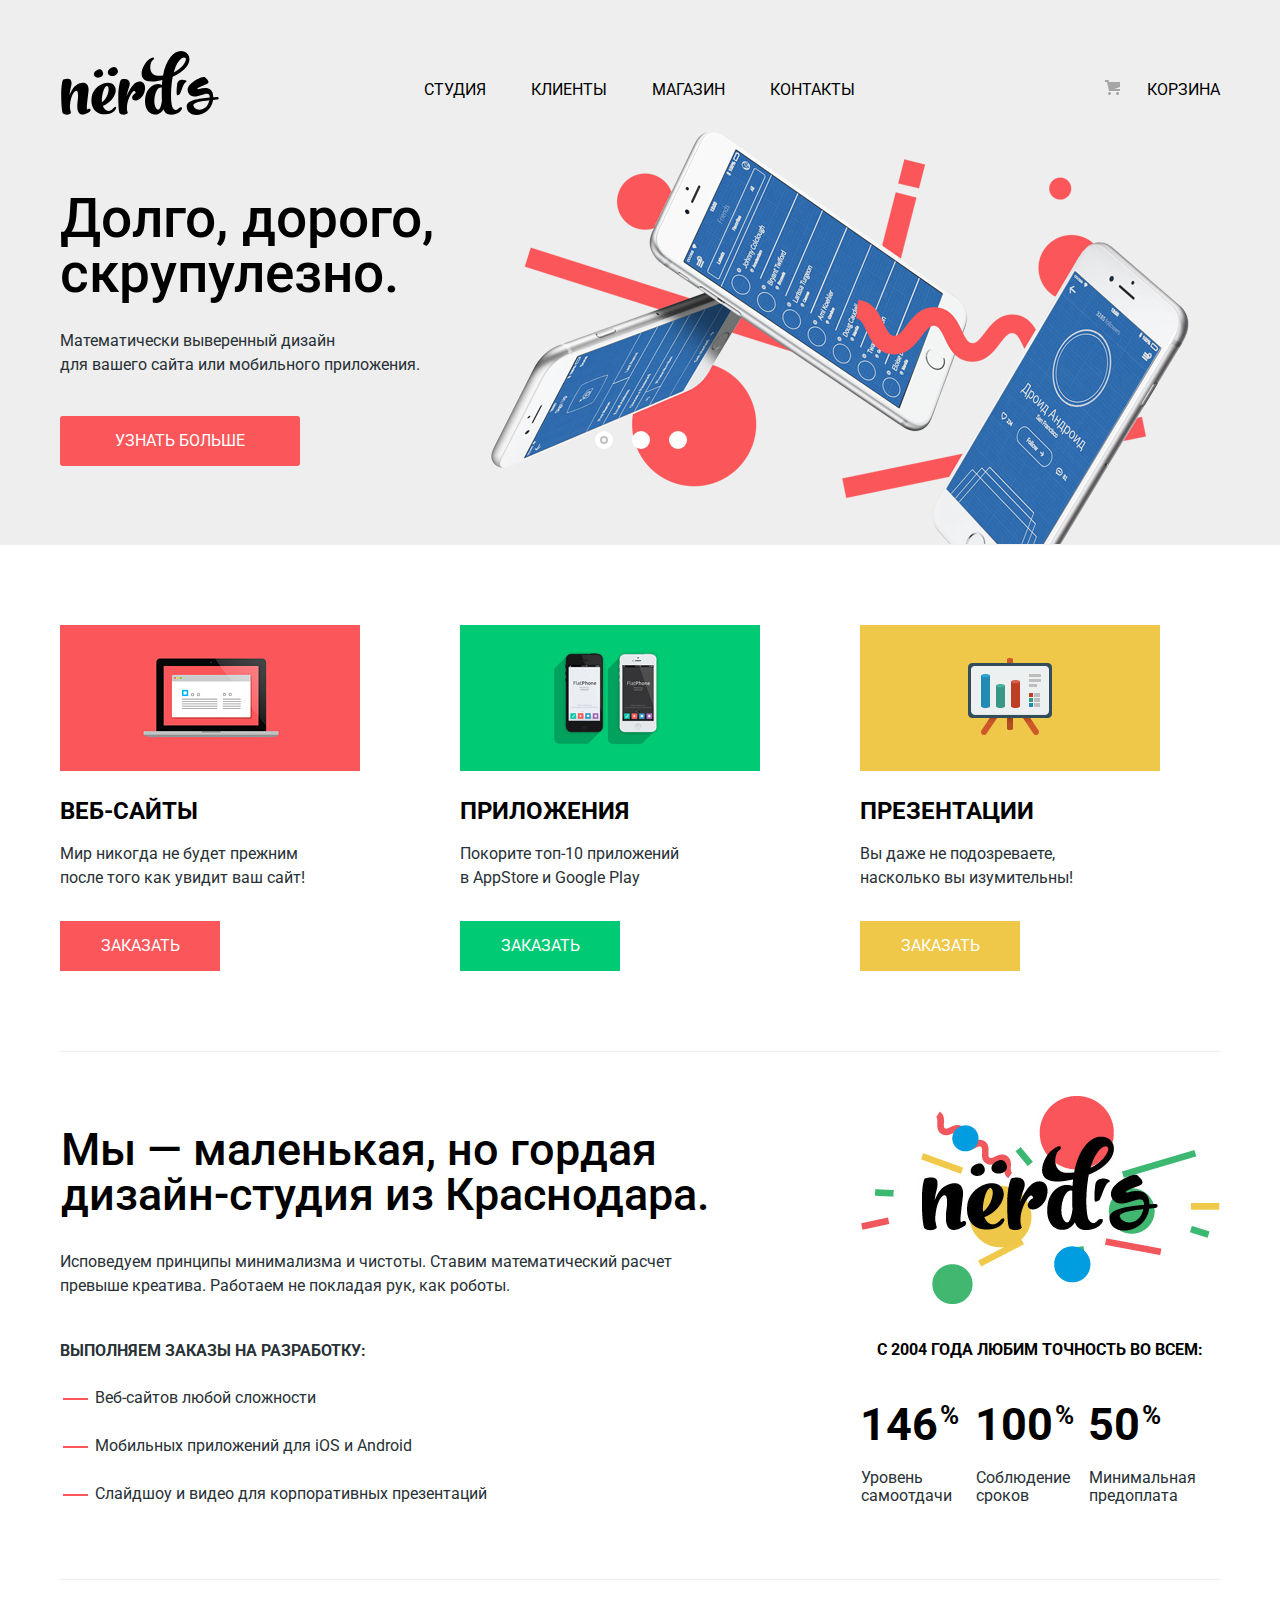
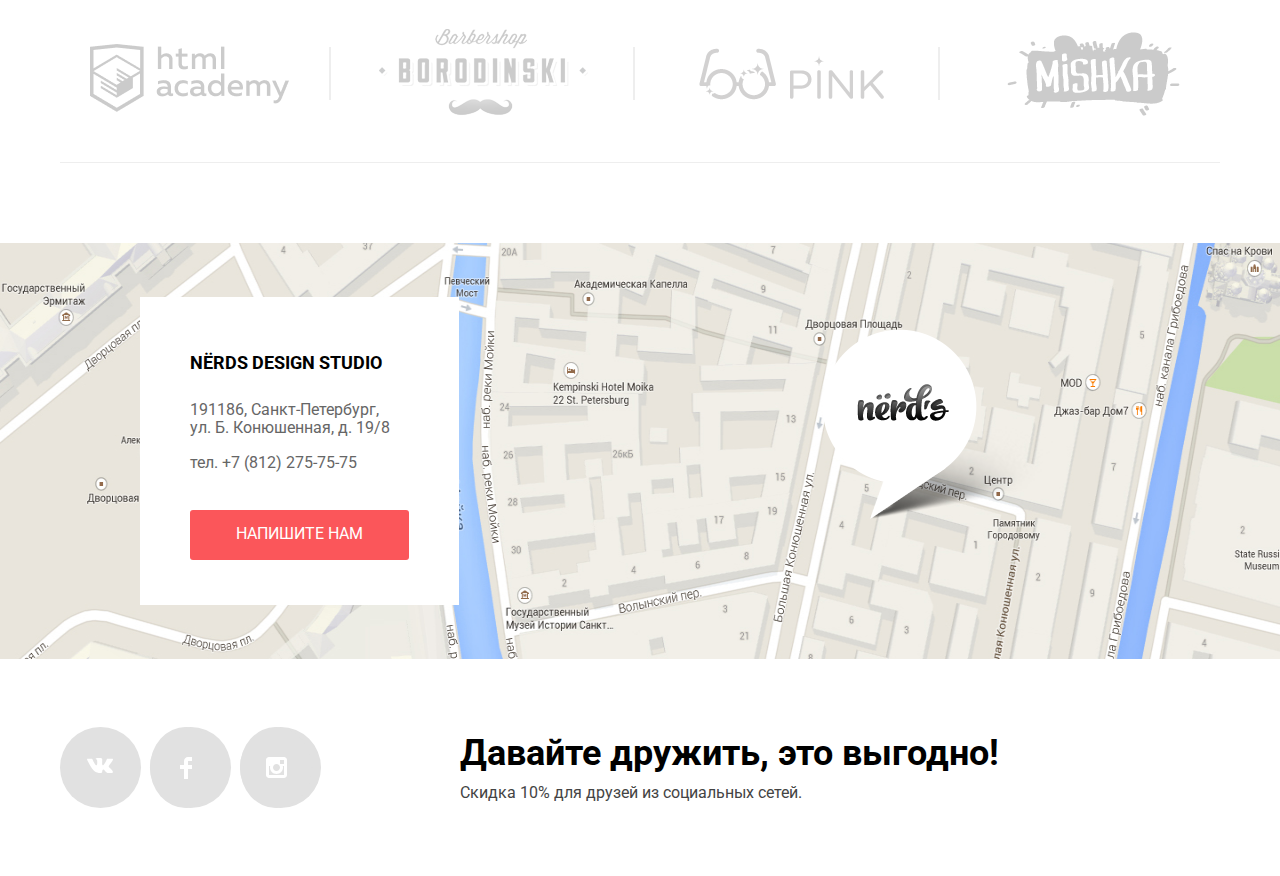
==== commit 2f3d624f: "fix" ====
--- a/index.html
+++ b/index.html
@@ -144,8 +144,8 @@
   </div>
   <ul class="partners-list">
     <li>
-      <a href="https://htmlacademy.ru/intensive/htmlcss">
-        <img class="partner-item html-academy" src="img/logo-html-academy.png" width="199" height="68"
+      <a class="html-academy" href="https://htmlacademy.ru/intensive/htmlcss">
+        <img class="partner-item " src="img/logo-html-academy.png" width="199" height="68"
              alt="Партнер студии Нёрдс-HTML Academy"></a>
     </li>
     <li>
@@ -157,7 +157,7 @@
            alt="Партнер студии Нёрдс-pink App">
     </li>
     <li>
-      <img class="partner-item-img" src="img/logo-mishka.png" width="173" height="84"
+      <img class="partner-item-img mishka" src="img/logo-mishka.png" width="173" height="84"
            alt="Партнер студии Нёрдс-Mishka">
     </li>
   </ul>
--- a/css/style.css
+++ b/css/style.css
@@ -272,13 +272,20 @@
 }
 
 .features {
-  /*height: 507px;
-  margin-bottom: 73px;*/
   margin: 80px auto 75px;
   width: 1160px;
   margin-bottom: 0;
   padding-bottom: 80px;
   border-bottom: 1px solid var(--basic-extra-light);
+}
+
+@media (max-width: 1200px) {
+  .features {
+    margin: 80px 30px 0;
+    width: 1160px;
+    padding-bottom: 80px;
+    border-bottom: 1px solid var(--basic-extra-light);
+  }
 }
 
 .features-list {
@@ -471,30 +478,25 @@
   justify-content: space-between;
   height: 177px;
   align-items: center;
-  /*margin-bottom: 100px;*/
   border-bottom: 1px solid var(--basic-extra-light);
-  max-width: 1095px;
-  /*margin-top: 20px;*/
+  max-width: 1160px;
   list-style: none;
   padding: 0;
-  margin: auto;
-  margin-top: 5px;
-  margin-left: 150px;
+  margin: 5px auto;
   vertical-align: middle;
 }
 
 .partner-item {
   opacity: 20%;
-  padding-left: 10px;
+  padding-left: 30px;
   padding-top: 16px;
 
   /*margin-bottom: 20px;*/
-  /*width: 298px;*/
+  /*min-width: 298px;*/
   /*align-items: center;*/
 }
 
 .partners-list li {
-
   display: contents;
 }
 
@@ -518,17 +520,23 @@
   /*align-items: center;*/
 }
 
-.html-academy{
-  padding-right: 20px;
+html-academy{
+  padding-right: 5px;
+  margin-left: 25px;
+  min-width: 199px;
 }
 
 .barber{
-  margin-left: 13px;
-  padding-right: 13px;
+  margin-left: 10px;
+  padding-right: 5px;
 }
 
 .pink {
-  padding-right: 28px;
+  padding-right: 15px;
+  margin-left: 25px;
+}
+.mishka {
+  margin-right: 40px;
 }
 
 .partner-item:hover {
@@ -710,6 +718,7 @@
   background: var(--basic-white);
   right: 0;
   margin: auto;
+  left: 0;
 }
 
 .modal h4 {
@@ -827,6 +836,9 @@
   resize: none;
   margin-top: 34px;
   padding-left: 14px;
+  padding-top: 14px;
+  box-sizing: border-box;
+  border: 2px solid var(--active-grey);
 }
 
 .login-item-text textarea {
@@ -838,8 +850,8 @@
 .login-item-user input {
   height: 50px;
   width: 360px;
-  padding-top: 14px;
   padding-left: 14px;
+  box-sizing: border-box;
 }
 
 /*.login-item-text {*/
@@ -871,10 +883,10 @@
   font-size: 55px;
   line-height: 55px;
   margin: 0;
-  padding-top: 77px;
-  padding-bottom: 110px;
+  padding-top: 104px;
+  padding-bottom: 107px;
   text-align: center;
-  margin-bottom: 53px;
+  margin-bottom: 55px;
 }
 
 /*.header-title {*/
@@ -949,36 +961,36 @@
   color: rgba(0, 0, 0, 0.3);
 }
 
-.filter-label,
-.filter-label:hover {
+.container-filter label,
+.container-filter label:hover {
   color: var(--special);
   margin-left: 19px;
 }
 
-.filter-label:active {
-  opacity: 30%;
-}
+.container-filter label:disabled {
+  opacity: 0.3;
+}
+
+/*.filter-label:active {*/
+/*  opacity: 30%;*/
+/*}*/
 
 .filter-label.fixed {
   padding-top: 20px;
   padding-bottom: 18px;
 }
 
-.filter-input {
+.container-filter input {
   color: var(--special-input);
   opacity: 40%;
 }
 
-.filter-input:hover {
+.container-filter input:hover {
   color: var(--special-input);
 }
 
-.filter-input {
+.container-filter input:disabled {
   opacity: 10%;
-}
-
-.filter-input:disabled + label {
-  opacity: 0.3;
 }
 
 .filter-box {
@@ -1087,8 +1099,10 @@
 
 .max-price input {
   padding-right: 8px;
-  padding-bottom: 6px;
-  padding-left: 16px;
+  padding-bottom: 9px;
+  padding-left: 8px;
+  margin-left: 9px;
+  width: 63px;
 }
 
 /*сортировка каталога сверху*/
@@ -1097,7 +1111,7 @@
   display: grid;
   /*grid-template-columns: 134px 60px 60px 101px 40px;*/
   grid-template-columns: 134px auto 40px;
-  width: 762px;
+  width: 758px;
 }
 
 .catalog-sort-title {
@@ -1150,14 +1164,13 @@
 }
 
 .sort-name {
-  /*margin-right: 22px;*/
   height: 18px;
   margin: 5px 0 54px 266px;
   padding: 0;
 }
 
-.triangle-up {
-  padding-left: 18px;
+.triangle-down {
+  margin-right: 14px;
 }
 
 .triangle-up,
@@ -1181,6 +1194,7 @@
   margin: 0;
   padding: 0;
   width: 40px;
+  margin-top: 3px;
 }
 
 /*Шаблоны*/
@@ -1231,14 +1245,15 @@
   /*padding-bottom: 26px;*/
 }
 
+/*Всплывающее окно каталога*/
 
 .catalog-title {
   text-transform: uppercase;
   font-size: 18px;
   line-height: 30px;
-  margin-bottom: 12px;
   color: var(--basic-black);
   text-align: center;
+  margin-top: 26px;
 }
 
 .catalog-title:hover {
@@ -1253,25 +1268,40 @@
   line-height: 18px;
   text-align: center;
   color: var(--special-grey);
+  margin-bottom: 32px;
+  width: 255px;
+  margin-left: 49px;
+  margin-top: 13px;
 }
 
 .catalog-block {
-  /*visibility: hidden;*/
-  background: white;
-  top: 331px;
-  width: 360px;
+  background: var(--basic-extra-light);
+  height: 231px;
+  width: 358px;
   position: absolute;
-}
-
-.catalog-block:hover + .hide {
+  top:387px;
+  border-radius: 0 0 5px 5px;
+  text-align: center;
+  border: 1px solid var(--basic-black);
+  display: none;
+}
+
+.catalog-item:hover .catalog-block {
   display: block;
-}
-
-.hide {
-  display: none;
-}
-
-
+  box-shadow: 0 4px 4px rgba(0, 0, 0, 0.4);
+}
+
+.catalog-block h3 {
+  margin-bottom: 13px;
+}
+
+.catalog-block button {
+  padding: 0;
+  width: 200px;
+  margin: auto;
+  padding-top: 3px;
+  padding-right: 3px;
+}
 
 /*Кнопки под шаблонами*/
 
@@ -1285,7 +1315,6 @@
   grid-template-columns: 20px 20px 20px 20px;*/
   margin-top: 36px;
 }
-
 
 .pagination-item a {
   text-align: center;
@@ -1320,8 +1349,12 @@
 .pagination-item-current a:hover,
 .pagination-item-current a:active {
   background-color: var(--basic-white);
-  border: var(--special-border);
-}
+  border: 3px solid var(--special-border);
+  width: 44px;
+  height: 44px;
+  padding: 15px 16px 11px 17px;
+}
+
 
 .pagination-item-next a {
   width: 260px;
@@ -1344,7 +1377,7 @@
 .index-columns {
   display: flex;
   justify-content: space-between;
-  margin: auto 130px auto 131px;
+  margin: auto;
   padding-top: 34px;
   padding-bottom: 49px;
   border-bottom: 1px solid var(--basic-extra-light);
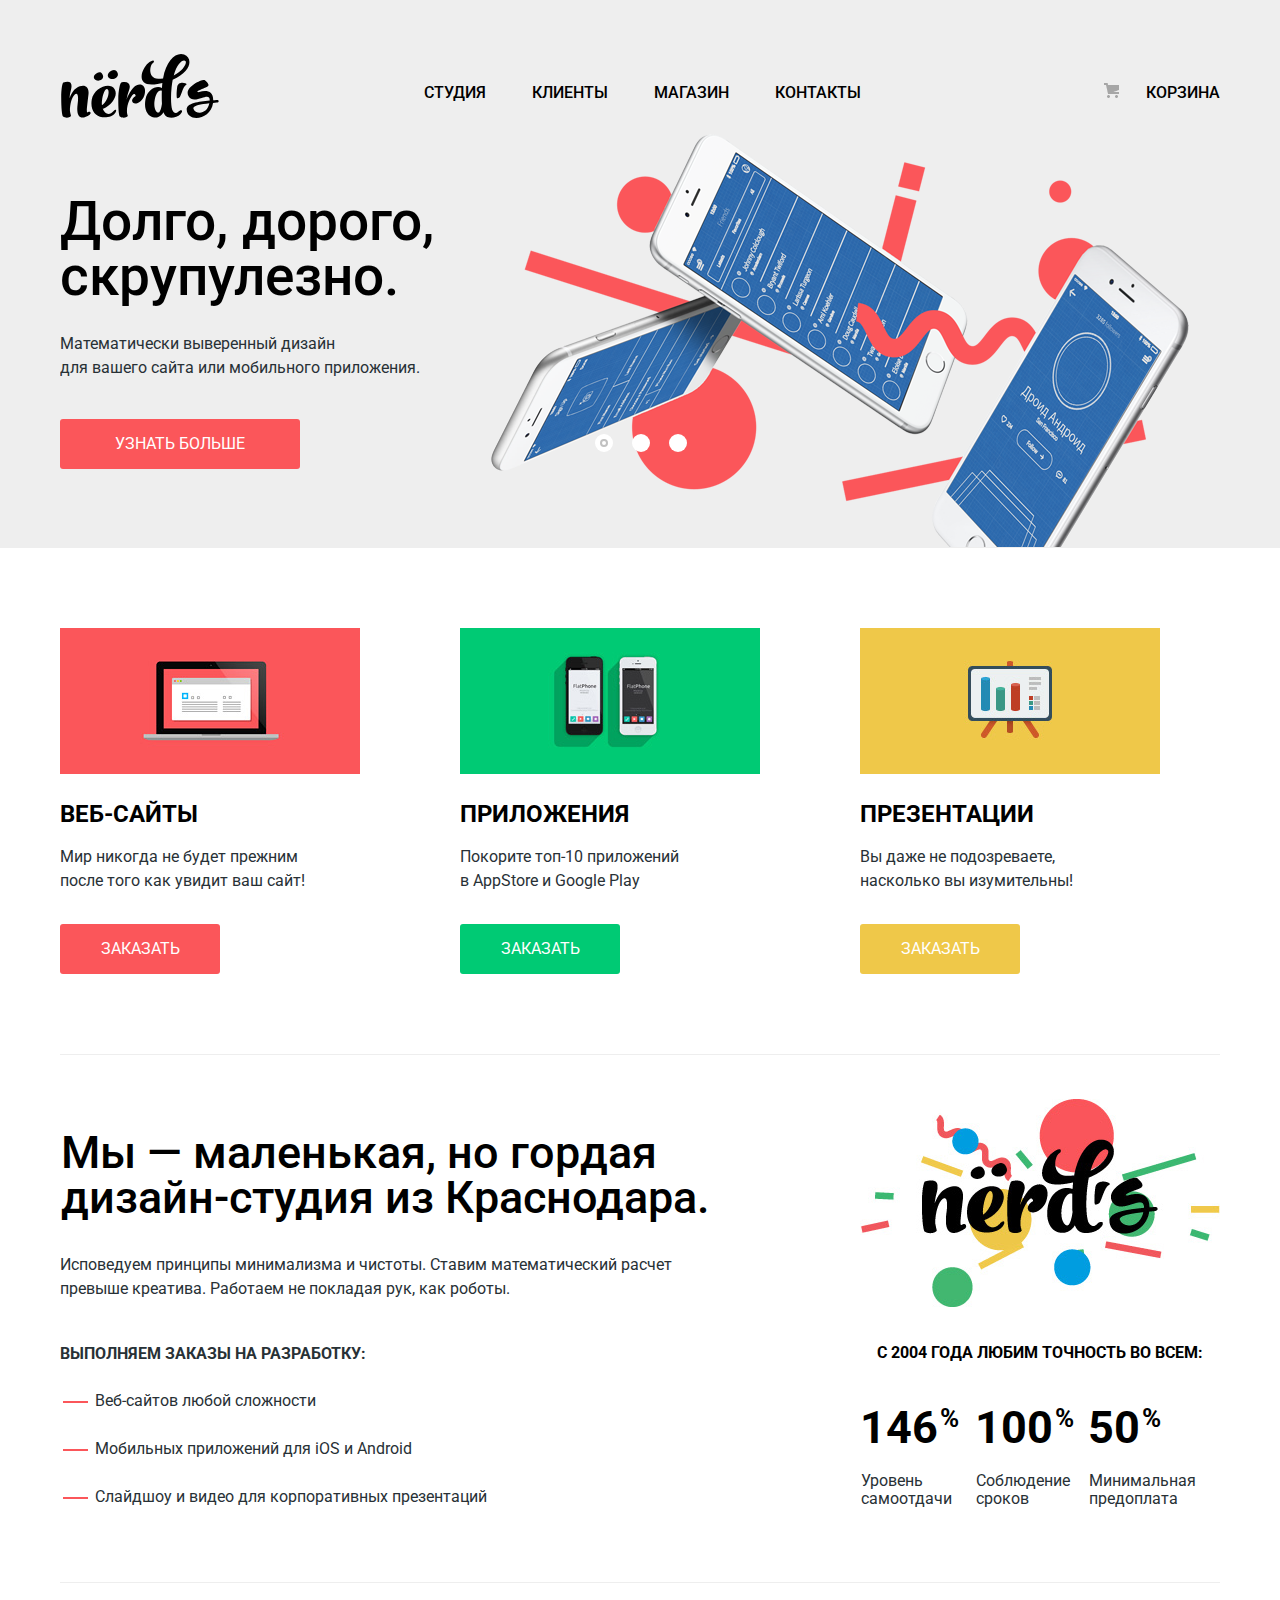
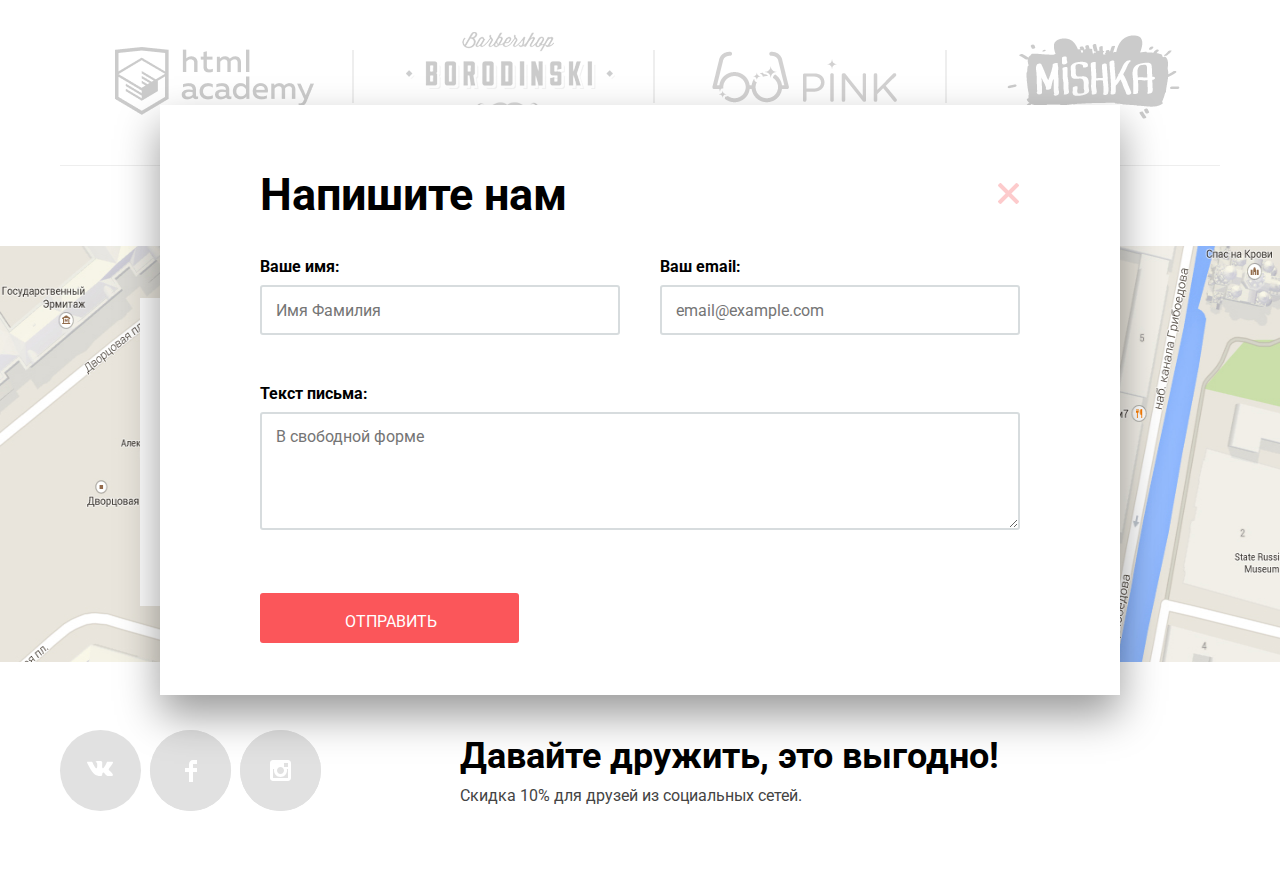
==== commit f33c804d: "modal window" ====
--- a/index.html
+++ b/index.html
@@ -207,7 +207,7 @@
   <form class="login-form" action="https://echo.htmlacademy.ru" method="post">
     <p class="login-item login-item-user">
       <label for="user-field-id">Ваше имя:</label>
-      <input class="modal-icon-user" id="user-field-id" type="text" name="username" placeholder="Имя Фамилия">
+      <input  class="modal-icon-user" id="user-field-id" type="text" name="username" placeholder="Имя Фамилия">
     </p>
     <p class="login-item login-item-email">
       <label for="email-email">Ваш email:</label>
--- a/css/style.css
+++ b/css/style.css
@@ -107,7 +107,7 @@
   justify-content: space-between;
   vertical-align: top;
   height: 39px;
-  padding-top: 50px;
+  padding-top: 53px;
 }
 
 .main-header-logo {
@@ -134,7 +134,7 @@
 }
 
 .site-navigation li {
-  margin-right: 45px;
+  margin-right: 46px;
 }
 
 .site-navigation a,
@@ -144,16 +144,18 @@
   line-height: 30px;
   color: var(--basic-black);
   text-decoration: none;
+  font-weight: 500;
+}
+
+.site-navigation a:hover,
+.basket-navigation a:hover {
+  color: var(--basic-red);
 }
 
 .site-navigation a:active,
 .basket-navigation a:active {
   opacity: 30%;
-}
-
-.site-navigation a:hover,
-.basket-navigation a:hover {
-  color: var(--basic-red);
+  color: var(--basic-black);
 }
 
 .basket-navigation a {
@@ -257,11 +259,10 @@
 
   vertical-align: middle;
   display: inline-block;
-  margin: 0;
   top: 338px;
   left: 535px;
   padding: 0;
-  margin-right: 15px;
+  margin: 0 15px 0 0;
 }
 
 /* Features */
@@ -272,16 +273,16 @@
 }
 
 .features {
-  margin: 80px auto 75px;
   width: 1160px;
-  margin-bottom: 0;
+  margin: 80px auto 0;
   padding-bottom: 80px;
   border-bottom: 1px solid var(--basic-extra-light);
 }
 
 @media (max-width: 1200px) {
   .features {
-    margin: 80px 30px 0;
+    margin-top: 80px;
+    margin-bottom: 0;
     width: 1160px;
     padding-bottom: 80px;
     border-bottom: 1px solid var(--basic-extra-light);
@@ -329,7 +330,7 @@
   width: 160px;
   height: 50px;
   margin-top: 15px;
-  /*margin: 32px 240px 80px 240px;*/
+  border-radius: 3px;
 }
 
 .button-red {
@@ -500,7 +501,7 @@
   display: contents;
 }
 
-.partners-list li:last-child{
+.partners-list li:last-child {
   margin-left: 50px;
 }
 
@@ -520,14 +521,14 @@
   /*align-items: center;*/
 }
 
-html-academy{
+.html-academy {
   padding-right: 5px;
   margin-left: 25px;
   min-width: 199px;
 }
 
-.barber{
-  margin-left: 10px;
+.barber {
+  margin-left: 20px;
   padding-right: 5px;
 }
 
@@ -535,6 +536,7 @@
   padding-right: 15px;
   margin-left: 25px;
 }
+
 .mishka {
   margin-right: 40px;
 }
@@ -566,7 +568,7 @@
   display: block;
   position: absolute;
   margin-left: 140px;
-  margin-top: 54px;
+  margin-top: 52px;
   /*margin-bottom: 54px;*/
   /*padding-left: 50px;*/
   width: 319px;
@@ -617,14 +619,15 @@
 
 .contacts-map {
   height: 416px;
+  /*margin-top: 10px;*/
 }
 
 .contacts-map-marker {
   width: 231px;
   height: 190px;
   position: absolute;
-  left: 822px;
-  top: 86px;
+  left: 823px;
+  top: 83px;
 }
 
 .button.contacts {
@@ -650,7 +653,7 @@
 .footer-social ul {
   list-style: none;
   display: grid;
-  grid-template-columns: auto auto auto;
+  grid-template-columns: 90px 90px 90px;
   width: 261px;
   padding-left: 0;
 }
@@ -658,24 +661,15 @@
 .social-button {
   width: 81px;
   height: 81px;
-  margin: auto 9px auto auto;
+
   background-color: var(--basic-light);
   color: var(--basic-white);
   text-align: center;
-  /*vertical-align: middle;*/
   border-radius: 50%;
   display: flex;
   align-items: center;
   justify-content: center;
 }
-
-/*.footer-social img {*/
-/*  padding-top: 30px;*/
-/*}*/
-
-/*.social-button a {*/
-/*  padding-top: 30px;*/
-/*}*/
 
 .social-button:hover {
   background-color: var(--active-dark-red);
@@ -708,7 +702,7 @@
 /*modal*/
 
 .modal {
-  display: none;
+  /*display: none;*/
   position: absolute;
   box-shadow: 0 20px 40px rgba(0, 0, 0, 0.4);
   background-position: 0 0;
@@ -748,6 +742,7 @@
 
 .modal-close:active {
   opacity: 10%;
+  outline: none;
 }
 
 .modal-title {
@@ -755,37 +750,50 @@
   flex-direction: row;
 }
 
-.modal-icon-user,
-.modal-icon-password,
-.modal-icon-text {
-  opacity: 50%;
-}
+/*.modal-icon-user,*/
+/*.modal-icon-password,*/
+/*.modal-icon-text {*/
+/*  opacity: 50%;*/
+/*}*/
 
 .login-item input[type="email"],
-.login-item input[type="text"] {
+.login-item input[type="text"],
+.login-item textarea {
   font: inherit;
-  color: var(--active-black);
   border: 2px solid var(--active-grey);
   font-size: 16px;
   line-height: 18px;
+  border-radius: 3px;
+  outline: none;
+}
+
+.login-item input::placeholder,
+.login-item input::placeholder:hover,
+.login-item textarea::placeholder,
+.login-item textarea::placeholder:hover {
+  color: var(--active-black);
+  opacity: 50%;
 }
 
 .login-item input[type="email"]:hover,
-.login-item input[type="text"]:hover {
+.login-item input[type="text"]:hover,
+.login-item textarea:hover {
   font: inherit;
-  border: var(--active-border-grey);
-}
-
-.login-form input[type="email"]:focus,
-.login-form input[type="text"]:focus {
+  border: 2px solid var(--active-border-grey);
+}
+
+.login-item input[type="email"]:focus,
+.login-item input[type="text"]:focus,
+.login-item textarea:focus {
   font: inherit;
-  border: var(--basic-black);
-}
-
-.login-form input[type="email"]:invalid,
-.login-form input[type="text"]:invalid {
+  border: 2px solid var(--basic-black);
+}
+
+.login-item input[type="email"]:invalid,
+.login-item input[type="text"]:invalid,
+.login-item textarea:invalid {
   font: inherit;
-  border: var(--active-dark-red);
+  border: 2px solid var(--active-dark-red);
   color: var(--active-dark-red);
 }
 
@@ -801,11 +809,10 @@
   display: block;
   width: 259px;
   height: 50px;
-  padding: 17px 0 0 3px;
   margin-top: 47px;
   margin-left: 0;
   margin-right: 1px;
-  padding-bottom: 15px;
+  padding: 17px 0 15px 3px;
 }
 
 .login-form {
@@ -833,17 +840,16 @@
 .login-item-text {
   width: 760px;
   height: 145px;
-  resize: none;
   margin-top: 34px;
+}
+
+.login-item-text textarea {
+  height: 118px;
+  width: 100%;
   padding-left: 14px;
   padding-top: 14px;
   box-sizing: border-box;
   border: 2px solid var(--active-grey);
-}
-
-.login-item-text textarea {
-  height: 118px;
-  width: 100%;
 }
 
 .login-item-email input,
@@ -854,11 +860,6 @@
   box-sizing: border-box;
 }
 
-/*.login-item-text {*/
-/*  padding-top: 16px;*/
-/*  padding-left: 16px;*/
-/*}*/
-
 /*correct*/
 
 .slider-preview,
@@ -882,11 +883,10 @@
 .header-title h1 {
   font-size: 55px;
   line-height: 55px;
-  margin: 0;
   padding-top: 104px;
   padding-bottom: 107px;
   text-align: center;
-  margin-bottom: 55px;
+  margin: 0 0 55px;
 }
 
 /*.header-title {*/
@@ -901,9 +901,10 @@
   font-size: 16px;
   line-height: 20px;
   display: grid;
-  grid-template-columns: 541px 1fr;
-  width: 1157px;
+  grid-template-columns: 400px 1fr;
+  width: 1160px;
   height: 2080px;
+  margin: auto;
 }
 
 /*фильтр слева*/
@@ -911,28 +912,23 @@
 .filters {
   display: flex;
   width: 260px;
-  margin-left: 140px;
   color: var(--special);
 }
 
 .container-filter {
   list-style: none;
   padding: 0;
-  margin: 0;
-}
-
-.container-filter li {
-  margin-bottom: 20px;
+  margin: 0 0 0 35px;
+  line-height: 2.5;
 }
 
 .container-title {
   padding: 0;
-  margin: 0;
   font-weight: bold;
   font-size: 18px;
   line-height: 30px;
   text-transform: uppercase;
-  margin-bottom: 16px;
+  margin: 0 0 7px;
   color: var(--basic-black);
 }
 
@@ -947,6 +943,7 @@
   line-height: 18px;
   border: none;
   font-weight: 500;
+  margin-top: 3px;
   width: 260px;
   height: 50px;
 }
@@ -961,54 +958,134 @@
   color: rgba(0, 0, 0, 0.3);
 }
 
-.container-filter label,
-.container-filter label:hover {
-  color: var(--special);
-  margin-left: 19px;
-}
-
-.container-filter label:disabled {
-  opacity: 0.3;
-}
-
-/*.filter-label:active {*/
-/*  opacity: 30%;*/
+
+/*Кнопки фильтрыа выбора*/
+
+
+/*.container-filter {*/
+/*  opacity: 40%;*/
 /*}*/
 
-.filter-label.fixed {
-  padding-top: 20px;
-  padding-bottom: 18px;
-}
-
-.container-filter input {
-  color: var(--special-input);
-  opacity: 40%;
-}
-
-.container-filter input:hover {
-  color: var(--special-input);
-}
-
-.container-filter input:disabled {
-  opacity: 10%;
-}
+/*.container-filter input:hover {*/
+/*  color: var(--special-input);*/
+/*}*/
+
+/*.container-filter input:disabled {*/
+/*  opacity: 10%;*/
+/*}*/
 
 .filter-box {
   border: none;
-  /*margin-left: 19px;*/
-  margin: 0;
-  padding: 0;
-  margin-bottom: 27px;
+  padding: 0;
+  margin: 0 0 35px;
+}
+
+.filter-option label {
+  position: relative;
+  display: block;
+  cursor: pointer;
+  user-select: none;
+}
+
+/* Radio input style */
+.filter-input-radio + label::before {
+  content: "";
+  position: absolute;
+  left: -35px;
+  top: 5px;
+  width: 25px;
+  height: 25px;
+  background-image: url("../img/radiobutton-off.svg");
+  background-repeat: no-repeat;
+  background-position: 0 0;
+  opacity: 0.4;
+}
+
+.filter-input-radio:checked + label::before {
+  visibility: hidden;
+}
+
+.filter-input-radio + label:hover::before {
+  opacity: 1;
+}
+
+.filter-input-radio:checked + label::after {
+  content: "";
+  position: absolute;
+  left: -35px;
+  top: 5px;
+  width: 25px;
+  height: 25px;
+  background-image: url("../img/radiobutton-on.svg");
+  background-repeat: no-repeat;
+  background-position: 0 0;
+  opacity: 0.4;
+}
+
+.filter-input-radio:checked + label:hover::after {
+  opacity: 1;
+}
+
+
+/* Checkbox style*/
+.filter-input-checkbox + label::before {
+  content: "";
+  position: absolute;
+  left: -35px;
+  top: 5px;
+  width: 25px;
+  height: 25px;
+  background-image: url("../img/checkbox-unchecked.svg");
+  background-repeat: no-repeat;
+  background-position: 0 0;
+  opacity: 0.4;
+}
+
+.filter-input-checkbox + label:hover::before {
+  opacity: 1;
+}
+
+.filter-input-checkbox:checked + label::before {
+  visibility: hidden;
+}
+
+.filter-input-checkbox:checked + label::after {
+  content: "";
+  position: absolute;
+  left: -35px;
+  top: 5px;
+  width: 25px;
+  height: 25px;
+  background-image: url("../img/checkbox-checked.svg");
+  background-repeat: no-repeat;
+  background-position: 0 0;
+  opacity: 0.4;
+}
+
+.filter-input-checkbox:checked + label:hover::after {
+  opacity: 1;
+}
+
+.visually-hidden-control {
+  position: absolute;
+  width: 1px;
+  height: 1px;
+  margin: -1px;
+  border: 0;
+  padding: 0;
+  white-space: nowrap;
+  clip-path: inset(100%);
+  clip: rect(0 0 0 0);
+  overflow: hidden;
 }
 
 /*фильтр Стоимость*/
 
 .filter-cost {
-  margin: 0;
   padding: 0;
   border: none;
   width: 260px;
-  margin-bottom: 54px;
+  margin: 0 0 54px;
   text-transform: uppercase;
 }
 
@@ -1018,7 +1095,7 @@
 
 .range-filter {
   width: 260px;
-  padding-top: 32px;
+  padding-top: 41px;
 }
 
 .filter-item legend {
@@ -1031,7 +1108,7 @@
 .range-controls {
   position: relative;
   height: 41px;
-  margin-bottom: 13px;
+  margin-bottom: 11px;
   padding-top: 39px;
   padding-right: 20px;
   padding-left: 20px;
@@ -1112,6 +1189,7 @@
   /*grid-template-columns: 134px 60px 60px 101px 40px;*/
   grid-template-columns: 134px auto 40px;
   width: 758px;
+  height: 66px;
 }
 
 .catalog-sort-title {
@@ -1160,7 +1238,7 @@
 }
 
 .sort-name a {
-  padding-right: 21px;
+  padding-right: 22px;
 }
 
 .sort-name {
@@ -1191,10 +1269,9 @@
 .triangle-set {
   display: inline;
   flex-direction: row;
-  margin: 0;
   padding: 0;
   width: 40px;
-  margin-top: 3px;
+  margin: 3px 0 0;
 }
 
 /*Шаблоны*/
@@ -1205,7 +1282,7 @@
   flex-wrap: wrap;
   align-content: flex-start;
   width: 758px;
-  margin: 0;
+  margin: 10px 0 0 0;
   padding: 0;
   border-collapse: collapse;
 }
@@ -1220,32 +1297,26 @@
 .catalog-item {
   display: block;
   position: relative;
-  margin: 0;
-  padding: 0;
   vertical-align: top;
   width: 358px;
-  padding-bottom: 28px;
+  height: 615px;
+  margin: 0 0 35px;
   object-fit: contain;
 }
 
 .catalog-span {
-  width: 360px;
+  width: 358px;
   height: 40px;
-  border-radius: 5px;
+  border-radius: 5px 5px 0 0;
   opacity: 0.12;
 }
 
-.catalog-span:hover {
-  color: var(--special-input);
-  opacity: 1;
-}
-
 .odd {
-  padding-left: 42px;
-  /*padding-bottom: 26px;*/
+  margin-left: 42px;
 }
 
 /*Всплывающее окно каталога*/
+
 
 .catalog-title {
   text-transform: uppercase;
@@ -1261,6 +1332,7 @@
 }
 
 .catalog-title:active {
+  color: var(--basic-black);
   opacity: 30%;
 }
 
@@ -1279,16 +1351,30 @@
   height: 231px;
   width: 358px;
   position: absolute;
-  top:387px;
+  top: 387px;
   border-radius: 0 0 5px 5px;
   text-align: center;
-  border: 1px solid var(--basic-black);
   display: none;
+}
+
+.open .catalog-block {
+  display: block;
+}
+
+.open {
+  box-shadow: 0 6px 15px rgba(0, 0, 0, 0.4);
+}
+
+.catalog-item:hover .catalog-span {
+  opacity: 1;
+}
+
+.site-item:hover  {
+  box-shadow: 0 6px 15px rgba(0, 0, 0, 0.4);
 }
 
 .catalog-item:hover .catalog-block {
   display: block;
-  box-shadow: 0 4px 4px rgba(0, 0, 0, 0.4);
 }
 
 .catalog-block h3 {
@@ -1296,11 +1382,9 @@
 }
 
 .catalog-block button {
-  padding: 0;
   width: 200px;
   margin: auto;
-  padding-top: 3px;
-  padding-right: 3px;
+  padding: 3px 3px 0 0;
 }
 
 /*Кнопки под шаблонами*/
@@ -1309,11 +1393,8 @@
   list-style: none;
   display: flex;
   flex-wrap: wrap;
-  margin: auto;
-  padding: 0;
-  /*display: grid;
-  grid-template-columns: 20px 20px 20px 20px;*/
-  margin-top: 36px;
+  padding: 0;
+  margin: 36px auto auto;
 }
 
 .pagination-item a {
@@ -1328,8 +1409,9 @@
   margin: 0 11px 11px 0;
   width: 50px;
   height: 50px;
-  padding: 15px 17px 14px 21px;
+  padding: 15px 19px 14px 20px;
   border: none;
+  border-radius: 3px;
 }
 
 .pagination-item {
@@ -1352,14 +1434,15 @@
   border: 3px solid var(--special-border);
   width: 44px;
   height: 44px;
-  padding: 15px 16px 11px 17px;
+  padding: 12px 17px 12px 17px;
 }
 
 
 .pagination-item-next a {
   width: 260px;
   height: 50px;
-  padding: 17px 77px 15px 80px;
+  padding: 15px 77px 15px 77px;
+  border-radius: 3px;
 }
 
 /*GRID*/
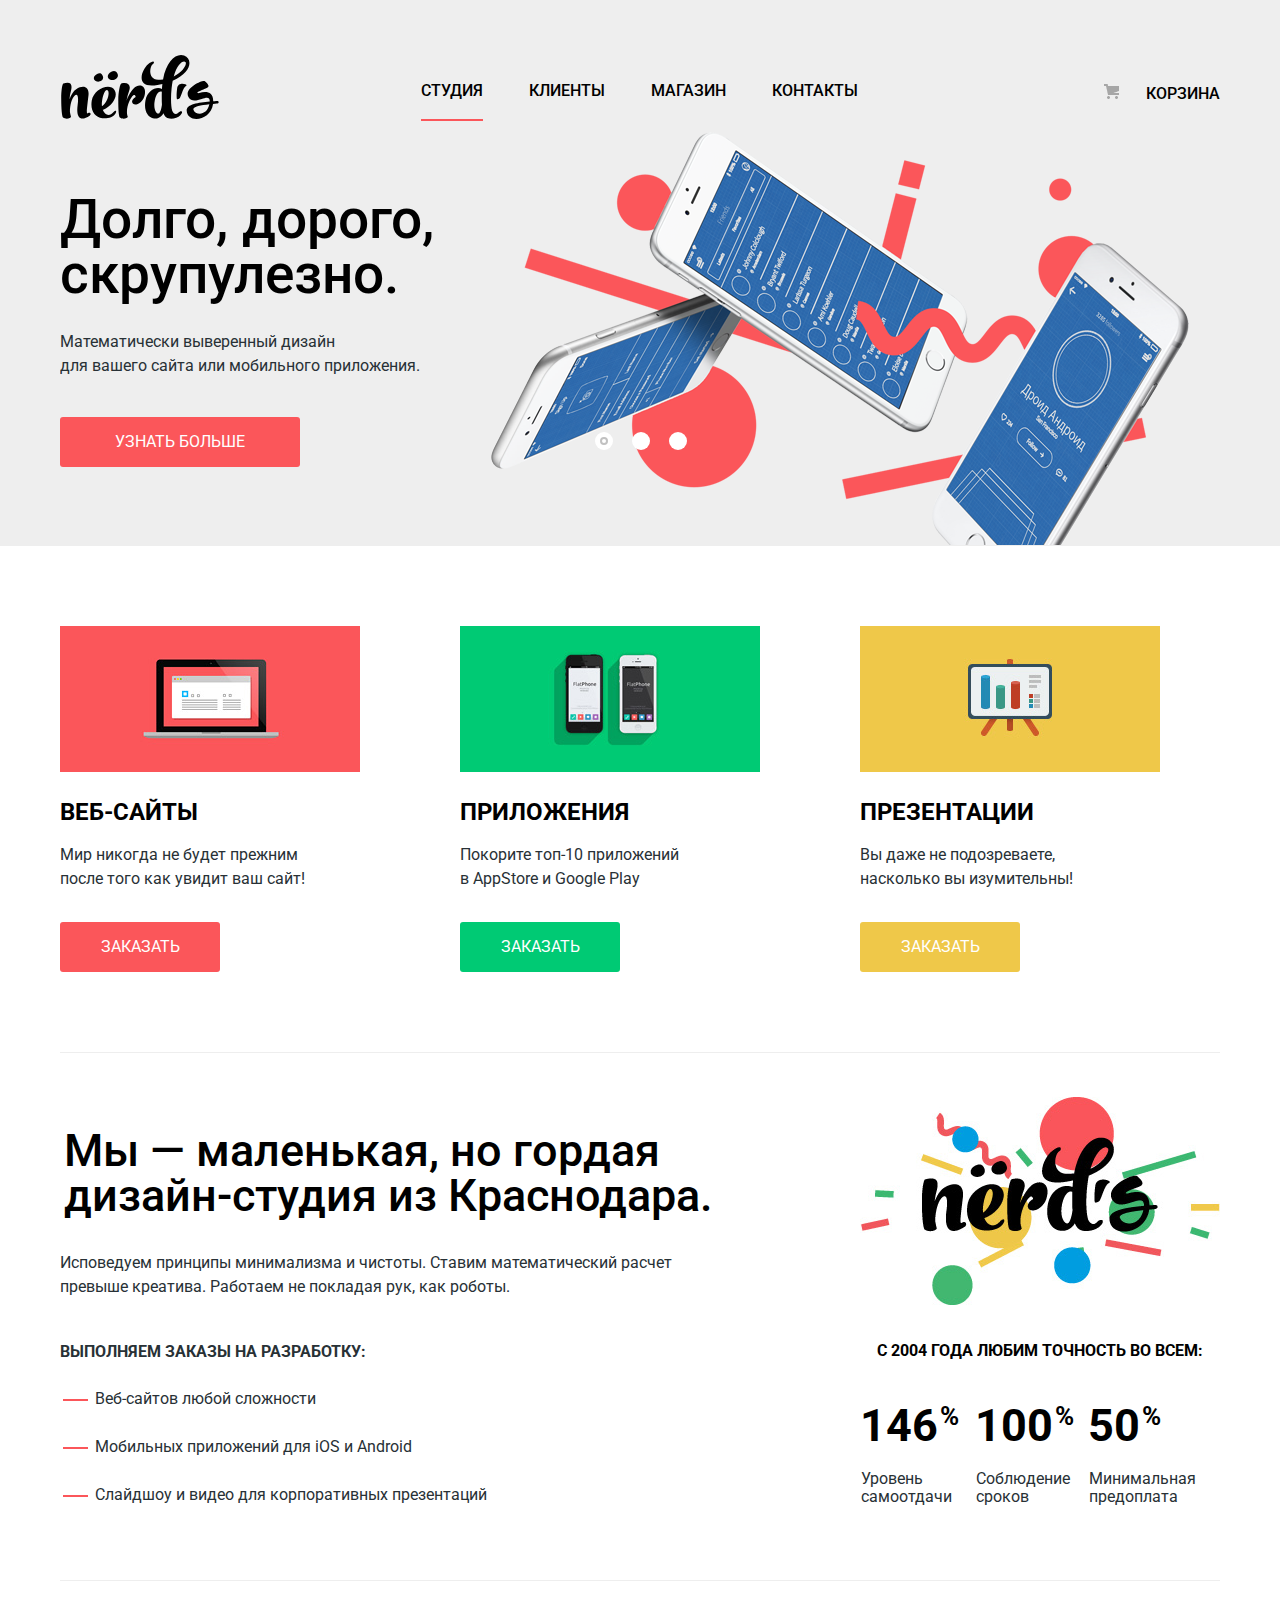
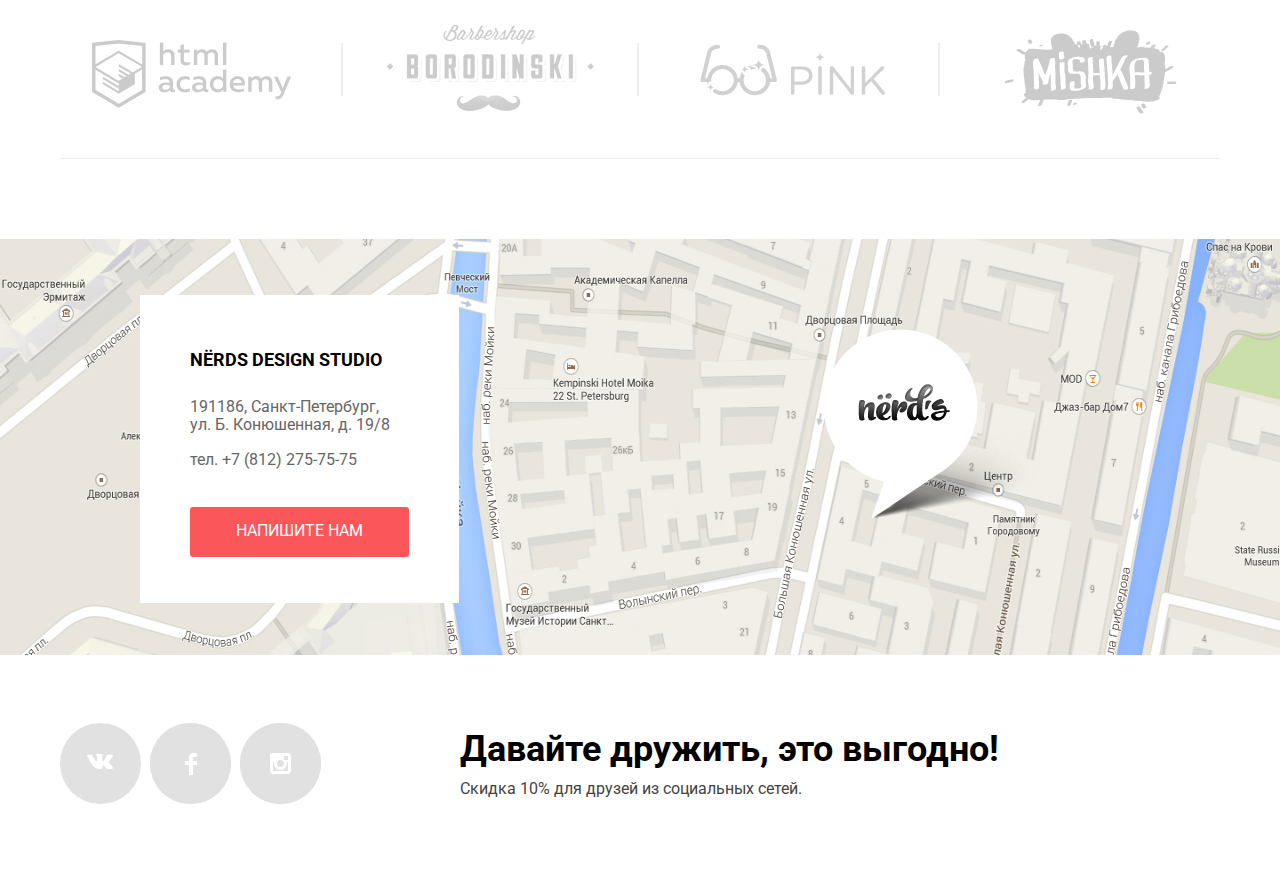
==== commit 19c59f5a: "fix" ====
--- a/index.html
+++ b/index.html
@@ -19,7 +19,7 @@
       <img src="img/nerds-logo.svg" width="160" height="65" alt="Логотип Нёрдс">
     </a>
     <ul class="site-navigation">
-      <li><a href="index.html">Студия</a></li>
+      <li class="menu-active"><a href="index.html">Студия</a></li>
       <li><a href="blank.html">Клиенты</a></li>
       <li><a href="catalog.html">Магазин</a></li>
       <li><a href="blank.html">Контакты</a></li>
@@ -207,7 +207,7 @@
   <form class="login-form" action="https://echo.htmlacademy.ru" method="post">
     <p class="login-item login-item-user">
       <label for="user-field-id">Ваше имя:</label>
-      <input  class="modal-icon-user" id="user-field-id" type="text" name="username" placeholder="Имя Фамилия">
+      <input class="modal-icon-user" id="user-field-id" type="text" name="username" placeholder="Имя Фамилия">
     </p>
     <p class="login-item login-item-email">
       <label for="email-email">Ваш email:</label>
--- a/css/style.css
+++ b/css/style.css
@@ -46,15 +46,6 @@
   background-color: var(--basic-white);
 }
 
-/*  min-height: 100%;*/
-/*display: grid;*/
-/*grid-template-rows:*/
-/*  min-content*/
-/*  1fr*/
-/*  min-content;*/
-/*align-content: start;*/
-
-
 a {
   text-decoration: none;
 }
@@ -75,20 +66,22 @@
   display: block;
   width: 240px;
   height: 50px;
-  padding-top: 13px;
   border-radius: 3px;
   box-sizing: border-box;
+  padding-top: 13px;
   margin-bottom: 61px;
+}
+
+
+.button:hover,
+.button-red:hover {
+  background-color: var(--active-dark-red);
 }
 
 .button:active,
 .button-red:active {
   background-color: var(--active-extra-dark-red);
-}
-
-.button:hover,
-.button-red:hover {
-  background-color: var(--active-dark-red);
+  opacity: 30%;
 }
 
 /* Navigation */
@@ -107,7 +100,7 @@
   justify-content: space-between;
   vertical-align: top;
   height: 39px;
-  padding-top: 53px;
+  padding-top: 51px;
 }
 
 .main-header-logo {
@@ -122,7 +115,7 @@
 }
 
 .main-header-logo:active {
-  opacity: 20%;
+  opacity: 30%;
 }
 
 .site-navigation {
@@ -135,6 +128,11 @@
 
 .site-navigation li {
   margin-right: 46px;
+  padding: 9px 0 13px;
+}
+
+.menu-active {
+  border-bottom: 2px solid var(--basic-red);
 }
 
 .site-navigation a,
@@ -162,7 +160,7 @@
   text-align: right;
   /*padding-bottom: 0;*/
   margin-top: 3px;
-  padding-left: 40px;
+  padding-left: 45px;
 }
 
 .icon-basket {
@@ -376,7 +374,7 @@
   width: 651px;
   height: 91px;
   color: var(--basic-black);
-  margin: 41px 0 32px 1px;
+  margin: 41px 0 32px 4px;
 }
 
 .content p {
@@ -483,13 +481,13 @@
   max-width: 1160px;
   list-style: none;
   padding: 0;
-  margin: 5px auto;
+  margin: 0px auto;
   vertical-align: middle;
 }
 
 .partner-item {
   opacity: 20%;
-  padding-left: 30px;
+  padding-left: 7px;
   padding-top: 16px;
 
   /*margin-bottom: 20px;*/
@@ -522,23 +520,24 @@
 }
 
 .html-academy {
-  padding-right: 5px;
   margin-left: 25px;
   min-width: 199px;
+  padding-right: 13px;
 }
 
 .barber {
-  margin-left: 20px;
+  margin-left: 8px;
   padding-right: 5px;
 }
 
 .pink {
-  padding-right: 15px;
+  padding-right: 16px;
   margin-left: 25px;
 }
 
 .mishka {
-  margin-right: 40px;
+  margin-right: 43px;
+  margin-top: 4px;
 }
 
 .partner-item:hover {
@@ -568,7 +567,7 @@
   display: block;
   position: absolute;
   margin-left: 140px;
-  margin-top: 52px;
+  margin-top: 56px;
   /*margin-bottom: 54px;*/
   /*padding-left: 50px;*/
   width: 319px;
@@ -599,7 +598,7 @@
   font-size: 18px;
   line-height: 30px;
   font-weight: bold;
-  margin-top: 51px;
+  margin-top: 50px;
   margin-bottom: 23px;
   color: var(--basic-black);
 }
@@ -627,7 +626,7 @@
   height: 190px;
   position: absolute;
   left: 823px;
-  top: 83px;
+  top: 90px;
 }
 
 .button.contacts {
@@ -702,7 +701,7 @@
 /*modal*/
 
 .modal {
-  /*display: none;*/
+  display: none;
   position: absolute;
   box-shadow: 0 20px 40px rgba(0, 0, 0, 0.4);
   background-position: 0 0;
@@ -809,7 +808,7 @@
   display: block;
   width: 259px;
   height: 50px;
-  margin-top: 47px;
+  margin-top: 30px;
   margin-left: 0;
   margin-right: 1px;
   padding: 17px 0 15px 3px;
@@ -841,6 +840,7 @@
   width: 760px;
   height: 145px;
   margin-top: 34px;
+  resize: none;
 }
 
 .login-item-text textarea {
@@ -858,6 +858,7 @@
   width: 360px;
   padding-left: 14px;
   box-sizing: border-box;
+  margin-top: 19px;
 }
 
 /*correct*/
@@ -887,6 +888,10 @@
   padding-bottom: 107px;
   text-align: center;
   margin: 0 0 55px;
+}
+
+.header-title-hidden {
+  height: 150px;
 }
 
 /*.header-title {*/
@@ -918,7 +923,7 @@
 .container-filter {
   list-style: none;
   padding: 0;
-  margin: 0 0 0 35px;
+  margin: 5px 0 0 35px;
   line-height: 2.5;
 }
 
@@ -928,7 +933,7 @@
   font-size: 18px;
   line-height: 30px;
   text-transform: uppercase;
-  margin: 0 0 7px;
+  margin: 0px;
   color: var(--basic-black);
 }
 
@@ -1095,7 +1100,7 @@
 
 .range-filter {
   width: 260px;
-  padding-top: 41px;
+  padding-top: 50px;
 }
 
 .filter-item legend {
@@ -1189,7 +1194,7 @@
   /*grid-template-columns: 134px 60px 60px 101px 40px;*/
   grid-template-columns: 134px auto 40px;
   width: 758px;
-  height: 66px;
+  height: 55px;
 }
 
 .catalog-sort-title {
@@ -1282,7 +1287,7 @@
   flex-wrap: wrap;
   align-content: flex-start;
   width: 758px;
-  margin: 10px 0 0 0;
+  margin: 22px 0 0 0;
   padding: 0;
   border-collapse: collapse;
 }
@@ -1342,7 +1347,7 @@
   color: var(--special-grey);
   margin-bottom: 32px;
   width: 255px;
-  margin-left: 49px;
+  margin-left: 51px;
   margin-top: 13px;
 }
 
@@ -1361,15 +1366,29 @@
   display: block;
 }
 
-.open {
+.open img {
   box-shadow: 0 6px 15px rgba(0, 0, 0, 0.4);
 }
+
+.catalog-span img {
+  box-shadow: 0 0 0 0;
+}
+
+.catalog-span:hover img.site-item {
+  box-shadow: 0 6px 15px rgba(0, 0, 0, 0.4);
+}
+
 
 .catalog-item:hover .catalog-span {
   opacity: 1;
 }
 
-.site-item:hover  {
+.catalog-item:hover img.site-item{
+  box-shadow: 0 6px 15px rgba(0, 0, 0, 0.4);
+}
+
+
+.site-item:hover {
   box-shadow: 0 6px 15px rgba(0, 0, 0, 0.4);
 }
 
@@ -1384,7 +1403,7 @@
 .catalog-block button {
   width: 200px;
   margin: auto;
-  padding: 3px 3px 0 0;
+  padding: 3px 0 0 0;
 }
 
 /*Кнопки под шаблонами*/
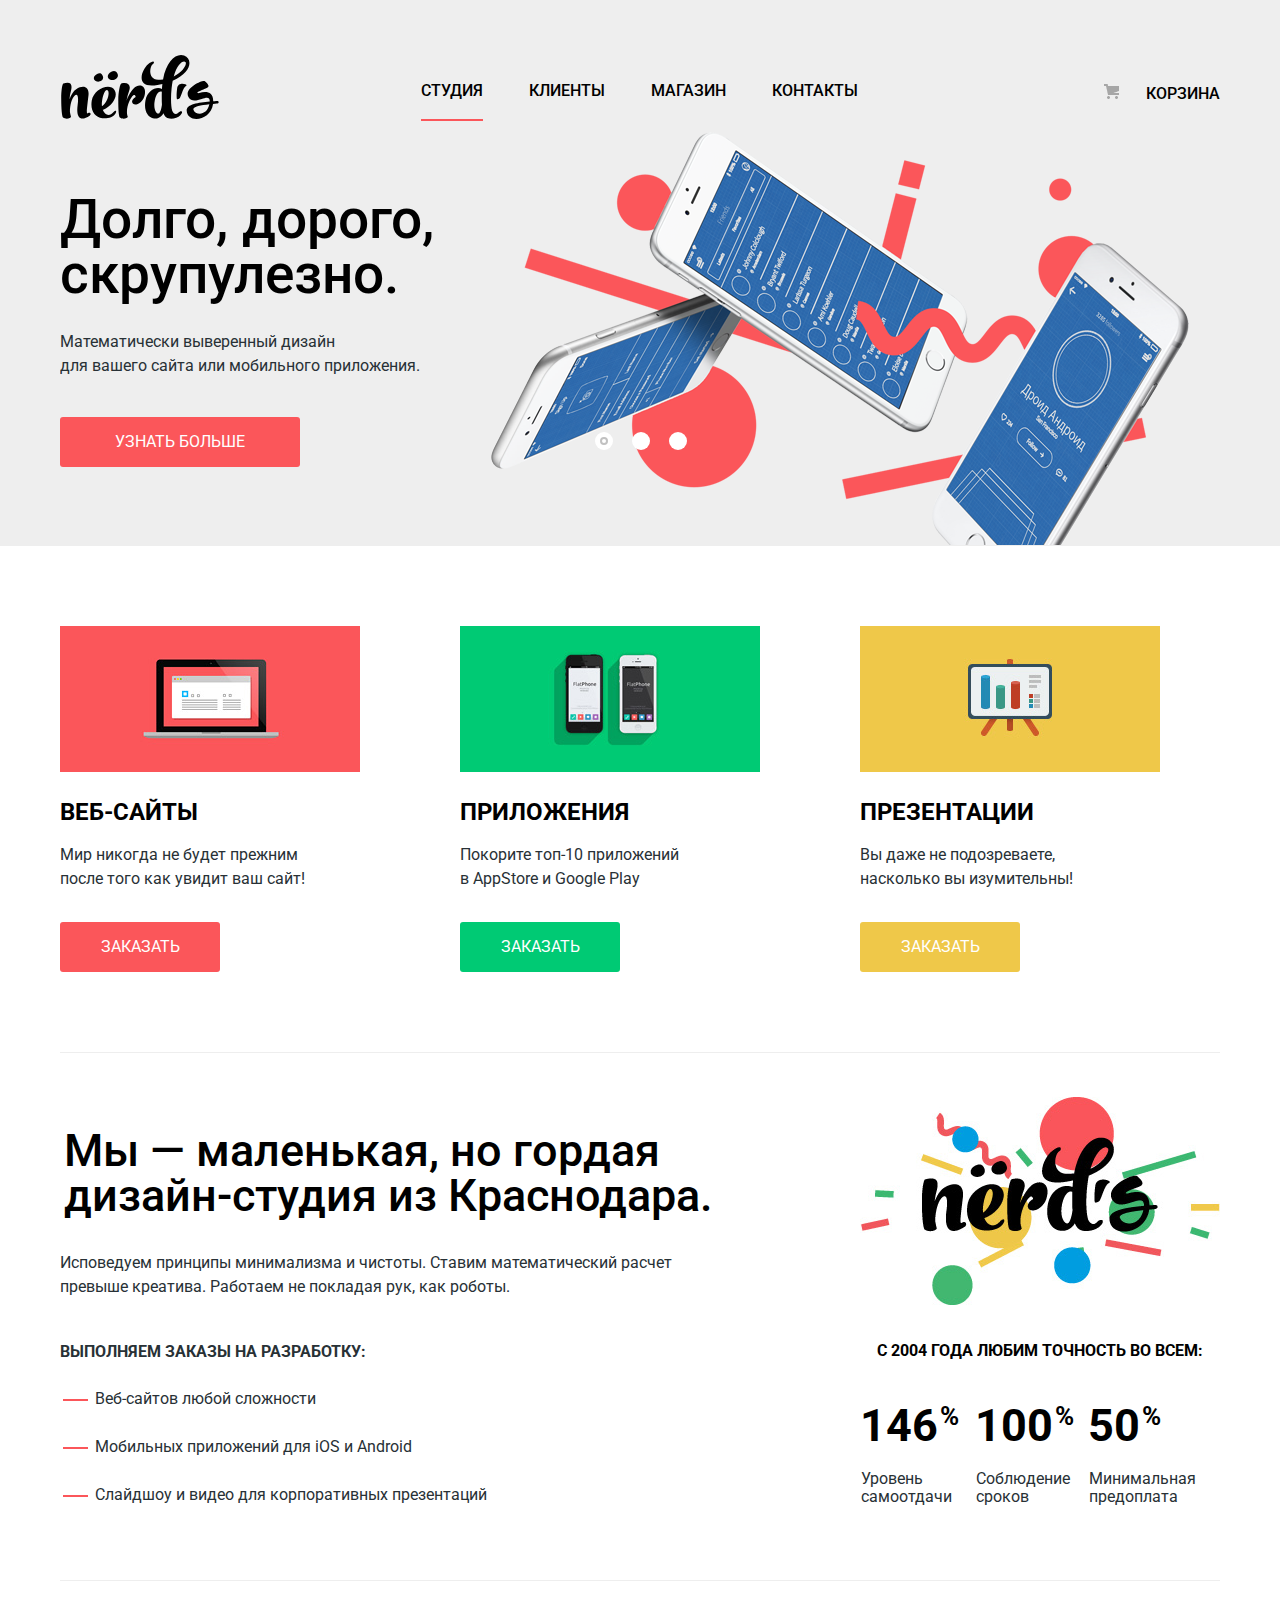
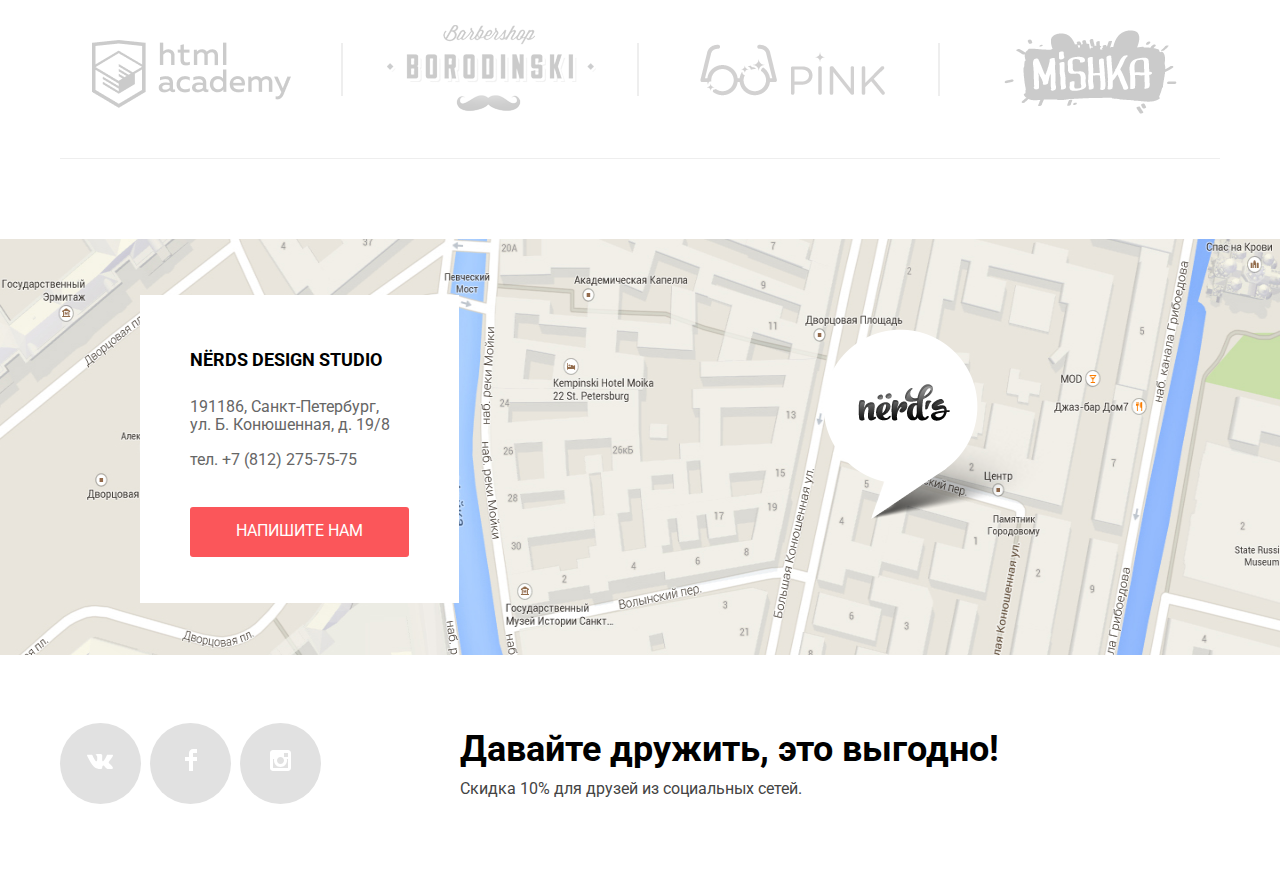
==== commit 77634671: "styleguide" ====
--- a/index.html
+++ b/index.html
@@ -185,10 +185,10 @@
           <a href="#"><img src="img/icon-vk.svg" width="27" height="15" alt="Vkontakte"></a>
         </li>
         <li class="social-button">
-          <a class="social-button" href="#"><img src="img/icon-fb.svg" width="12" height="22" alt="Facebook"></a>
+          <a href="#"><img src="img/icon-fb.svg" width="12" height="22" alt="Facebook"></a>
         </li>
         <li class="social-button">
-          <a class="social-button" href="#"><img src="img/icon-insta.svg" width="21" height="21" alt="Instagram"></a>
+          <a href="#"><img src="img/icon-insta.svg" width="21" height="21" alt="Instagram"></a>
         </li>
       </ul>
     </div>
--- a/css/style.css
+++ b/css/style.css
@@ -72,18 +72,6 @@
   margin-bottom: 61px;
 }
 
-
-.button:hover,
-.button-red:hover {
-  background-color: var(--active-dark-red);
-}
-
-.button:active,
-.button-red:active {
-  background-color: var(--active-extra-dark-red);
-  opacity: 30%;
-}
-
 /* Navigation */
 
 .main-header {
@@ -158,7 +146,6 @@
 
 .basket-navigation a {
   text-align: right;
-  /*padding-bottom: 0;*/
   margin-top: 3px;
   padding-left: 45px;
 }
@@ -170,16 +157,6 @@
   margin-right: 23px;
 }
 
-/*.basket-navigation.icon-basket {*/
-/*display: flex;*/
-/*margin-left: auto;*/
-/*position: relative;*/
-/*}*/
-
-/*.active-item {*/
-/*  border-bottom: 1px solid var(--basic-red);*/
-/*}*/
-
 /* Slider-description */
 
 .slider {
@@ -204,10 +181,6 @@
 }
 
 .slider-preview {
-  /*margin-bottom: 27px;*/
-  /*grid-row-start: 2;*/
-  /*margin-top: 5px;*/
-  /*margin-bottom: 0px;*/
   margin-top: 0;
   padding-bottom: 25px;
 }
@@ -254,13 +227,26 @@
   border: none;
   background-color: var(--basic-white);
   border-radius: 50%;
-
   vertical-align: middle;
   display: inline-block;
   top: 338px;
   left: 535px;
   padding: 0;
   margin: 0 15px 0 0;
+}
+
+.slider-description .button:active {
+  color: rgba(255,255,255, 0.3);
+}
+
+.button:hover,
+.button-red:hover {
+  background-color: var(--active-dark-red);
+}
+
+.button:active,
+.button-red:active {
+  background-color: var(--active-extra-dark-red);
 }
 
 /* Features */
@@ -291,8 +277,6 @@
   list-style: none;
   margin: 0;
   padding: 0;
-  /*display: flex;*/
-  /*flex-direction: row;*/
   display: grid;
   grid-template-columns: 1fr 1fr 1fr;
   column-gap: 40px;
@@ -329,11 +313,15 @@
   height: 50px;
   margin-top: 15px;
   border-radius: 3px;
+  outline: none;
 }
 
 .button-red {
-  /*margin-left: 140px;*/
   background-color: var(--basic-red);
+}
+
+.button-red:active {
+  color: rgba(255,255,255, 0.3);
 }
 
 .button-green {
@@ -350,6 +338,7 @@
 
 .button-yellow:active {
   background-color: var(--active-extra-dark-yellow);
+  color: rgba(255,255,255, 0.3);
 }
 
 .button-green:hover {
@@ -358,6 +347,7 @@
 
 .button-green:active {
   background-color: var(--active-extra-dark-green);
+  color: rgba(255,255,255, 0.3);
 }
 
 /*content*/
@@ -660,9 +650,7 @@
 .social-button {
   width: 81px;
   height: 81px;
-
   background-color: var(--basic-light);
-  color: var(--basic-white);
   text-align: center;
   border-radius: 50%;
   display: flex;
@@ -676,6 +664,10 @@
 
 .social-button:active {
   background-color: var(--active-extra-dark-red);
+}
+
+.social-button img:active {
+ opacity: 30%;
 }
 
 .promo {
@@ -840,7 +832,6 @@
   width: 760px;
   height: 145px;
   margin-top: 34px;
-  resize: none;
 }
 
 .login-item-text textarea {
@@ -850,6 +841,7 @@
   padding-top: 14px;
   box-sizing: border-box;
   border: 2px solid var(--active-grey);
+  resize: none;
 }
 
 .login-item-email input,
@@ -951,6 +943,7 @@
   margin-top: 3px;
   width: 260px;
   height: 50px;
+  outline: none;
 }
 
 .filter-button:hover,
@@ -1387,7 +1380,6 @@
   box-shadow: 0 6px 15px rgba(0, 0, 0, 0.4);
 }
 
-
 .site-item:hover {
   box-shadow: 0 6px 15px rgba(0, 0, 0, 0.4);
 }
@@ -1404,6 +1396,7 @@
   width: 200px;
   margin: auto;
   padding: 3px 0 0 0;
+  outline: none;
 }
 
 /*Кнопки под шаблонами*/
@@ -1443,7 +1436,8 @@
 
 .pagination-item a:active {
   background-color: var(--special-active);
-  opacity: 30%;
+  rgba(0, 0, 0, 0.3);
+
 }
 
 .pagination-item-current a,
@@ -1455,7 +1449,6 @@
   height: 44px;
   padding: 12px 17px 12px 17px;
 }
-
 
 .pagination-item-next a {
   width: 260px;
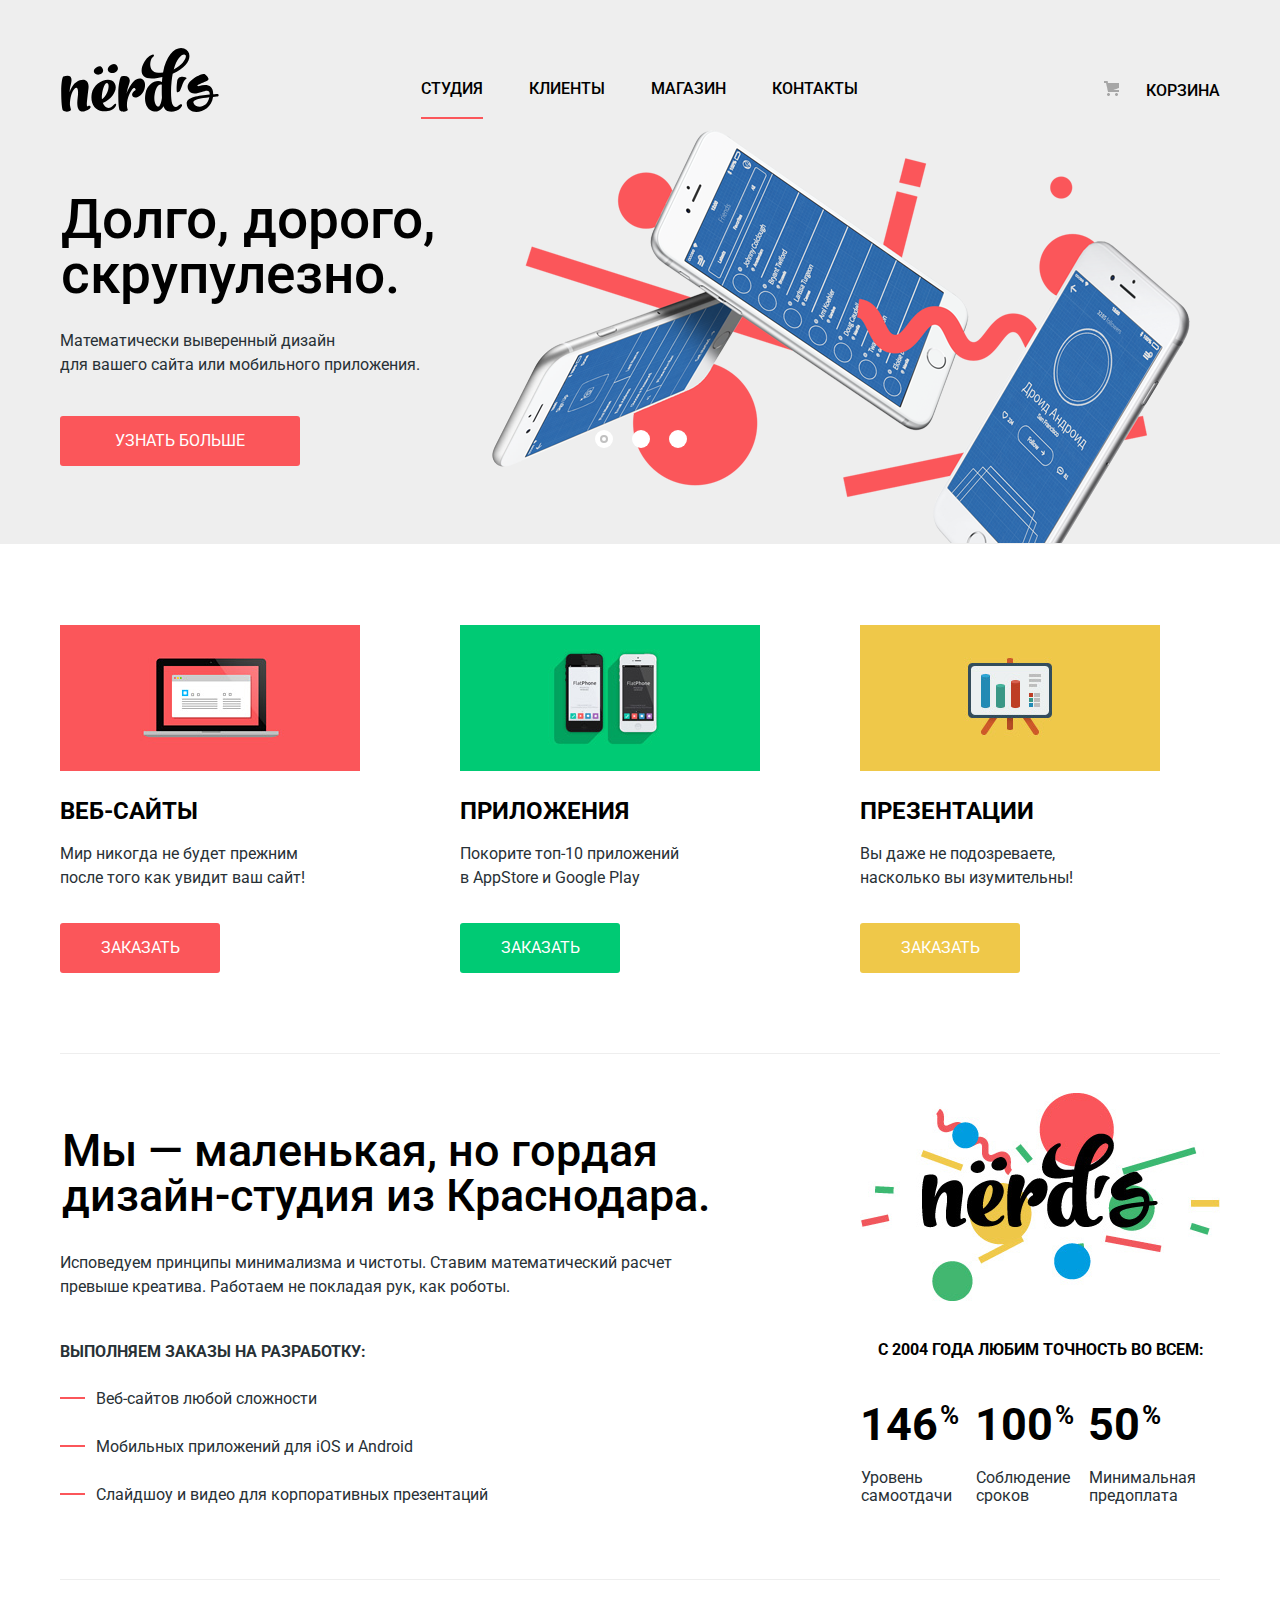
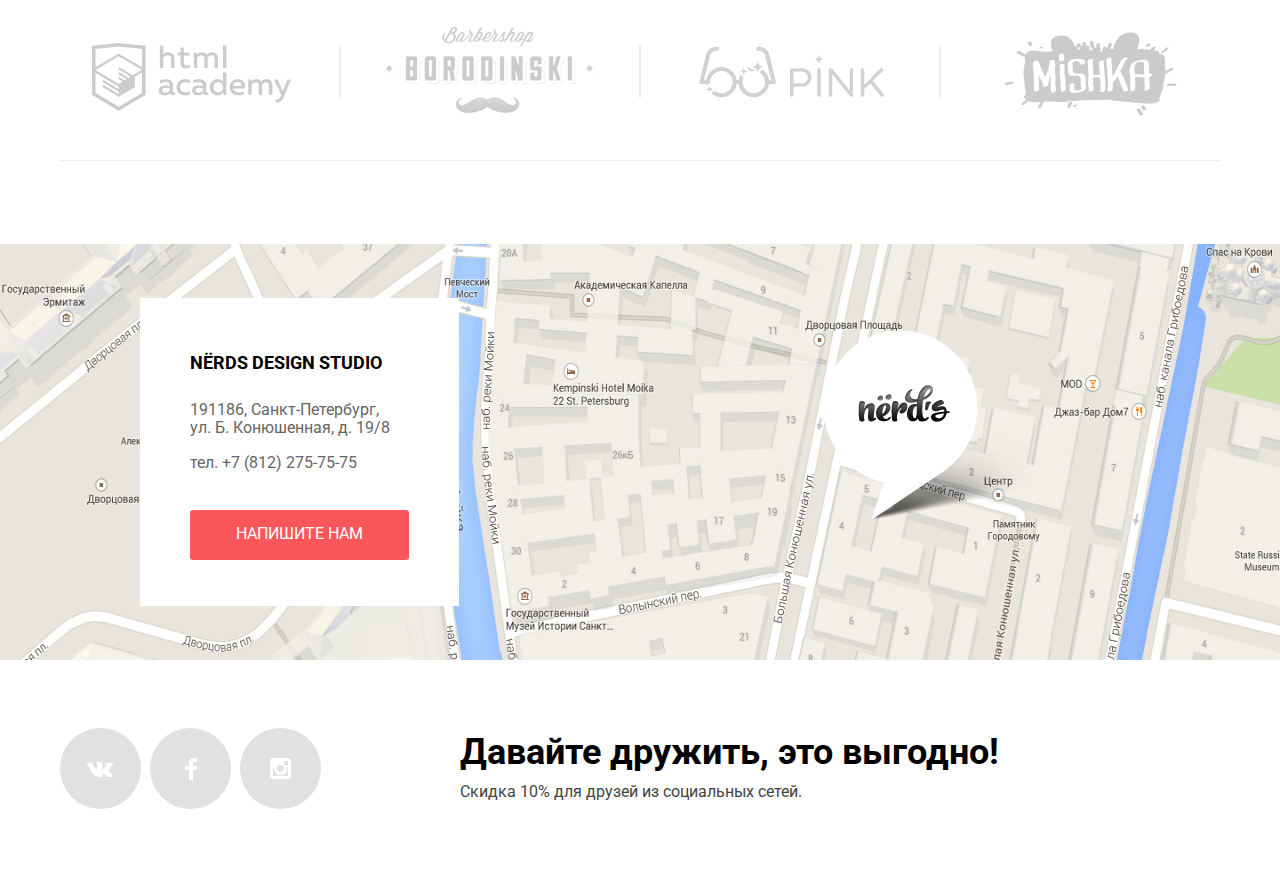
==== commit a2a424b6: "padding/margin" ====
--- a/index.html
+++ b/index.html
@@ -5,8 +5,8 @@
   <meta charset="utf-8">
   <title>HTML Academy: Нёрдс</title>
   <link rel="icon" href="favicon.ico">
-  <link rel="icon" href="icon.svg" type="image/svg+xml">
-  <link rel="apple-touch-icon" href="apple.png">
+<!--  <link rel="icon" href="icon.svg" type="image/svg+xml">-->
+<!--  <link rel="apple-touch-icon" href="apple.png">-->
   <link rel="manifest" href="manifest.webmanifest">
   <link href="https://fonts.googleapis.com/css2?family=Roboto:wght@400;700&display=swap" rel="stylesheet">
   <link href="css/normalize.css" rel="stylesheet">
@@ -164,9 +164,6 @@
 </main>
 <footer class="main-footer">
   <div class="footer-contacts">
-    <!--    <iframe src="https://www.google.ru/maps/place/%D0%91%D0%BE%D0%BB%D1%8C%D1%88%D0%B0%D1%8F+%D0%9A%D0%BE%D0%BD%D1%8E%D1%88%D0%B5%D0%BD%D0%BD%D0%B0%D1%8F+%D1%83%D0%BB.,+19%2F8,+%D0%A1%D0%B0%D0%BD%D0%BA%D1%82-%D0%9F%D0%B5%D1%82%D0%B5%D1%80%D0%B1%D1%83%D1%80%D0%B3,+%D0%A0%D0%BE%D1%81%D1%81%D0%B8%D1%8F,+191186/@59.9387192,30.3208587,17z/data=!3m1!4b1!4m5!3m4!1s0x4696310fca145cc1:0x42b32648d8238007!8m2!3d59.9387165!4d30.3230474"-->
-    <!--            width="231" height="190"
-    allowfullscreen title="Офис компании по адресу ул. Большая Конюшенная 19/8, Санкт-Петербург"></iframe>-->
     <img class="contacts-map" src="img/map.jpg" width="1440" height="416" alt="Местонахождение студии Нёрдс">
     <img class="contacts-map-marker" src="img/map-marker.png" width="231" height="190"
          alt="Карта офиса по адресу Санкт-Петербург, ул. Б. Конюшенная, д. 19/8">
--- a/css/style.css
+++ b/css/style.css
@@ -88,7 +88,7 @@
   justify-content: space-between;
   vertical-align: top;
   height: 39px;
-  padding-top: 51px;
+  padding-top: 49px;
 }
 
 .main-header-logo {
@@ -96,6 +96,7 @@
   padding: 0;
   margin-bottom: 0;
   height: 80px;
+  margin-top: -11px;
 }
 
 .main-header-logo:hover {
@@ -155,6 +156,13 @@
   height: 15px;
   color: var(--active-light);
   margin-right: 23px;
+  margin-top: 8px;
+  display: inline-flex;
+}
+
+.basket-navigation {
+  display: block;
+  margin-top: -9px;
 }
 
 /* Slider-description */
@@ -201,7 +209,8 @@
   width: 397px;
   height: 111px;
   font-weight: 500;
-  margin-top: 78px;
+  margin-top: 80px;
+  padding-left: 1px;
 }
 
 .slider-controls {
@@ -258,7 +267,7 @@
 
 .features {
   width: 1160px;
-  margin: 80px auto 0;
+  margin: 81px auto 0;
   padding-bottom: 80px;
   border-bottom: 1px solid var(--basic-extra-light);
 }
@@ -311,7 +320,7 @@
   border: none;
   width: 160px;
   height: 50px;
-  margin-top: 15px;
+  margin-top: 17px;
   border-radius: 3px;
   outline: none;
 }
@@ -364,7 +373,7 @@
   width: 651px;
   height: 91px;
   color: var(--basic-black);
-  margin: 41px 0 32px 4px;
+  margin: 45px 0 32px 2px;
 }
 
 .content p {
@@ -386,9 +395,9 @@
 }
 
 .benefits-item {
-  margin-right: 10px;
   margin-bottom: 24px;
   position: relative;
+  padding-left: 1px;
 }
 
 .benefits-item::before {
@@ -396,9 +405,9 @@
   position: absolute;
   width: 25px;
   height: 2px;
-  left: -32px;
   background: var(--basic-red);
-  top: 12px;
+  top: 10px;
+  left: -35px;
 }
 
 /*sidebar*/
@@ -411,7 +420,7 @@
 .sidebar-img {
   width: 360px;
   height: 208px;
-  margin-bottom: 11px;
+  margin-bottom: 14px;
   padding-left: 5px;
 }
 
@@ -421,7 +430,7 @@
   margin-bottom: 26px;
   color: var(--basic-black);
   text-align: center;
-  padding-left: 5px;
+  padding-left: 7px;
 }
 
 .table-list {
@@ -470,19 +479,15 @@
   border-bottom: 1px solid var(--basic-extra-light);
   max-width: 1160px;
   list-style: none;
-  padding: 0;
-  margin: 0px auto;
+  padding: 3px 0 0;
+  margin: 0 auto;
   vertical-align: middle;
 }
 
 .partner-item {
   opacity: 20%;
   padding-left: 7px;
-  padding-top: 16px;
-
-  /*margin-bottom: 20px;*/
-  /*min-width: 298px;*/
-  /*align-items: center;*/
+  padding-top: 17px;
 }
 
 .partners-list li {
@@ -505,24 +510,22 @@
 .partner-item-img {
   opacity: 20%;
   margin-left: 28px;
-  /*padding-right: 63px;*/
-  /*align-items: center;*/
 }
 
 .html-academy {
   margin-left: 25px;
   min-width: 199px;
-  padding-right: 13px;
+  padding-right: 11px;
 }
 
 .barber {
-  margin-left: 8px;
-  padding-right: 5px;
+  margin-left: 10px;
+  padding-right: 7px;
 }
 
 .pink {
-  padding-right: 16px;
-  margin-left: 25px;
+  padding-right: 18px;
+  margin-left: 23px;
 }
 
 .mishka {
@@ -549,7 +552,7 @@
 /*footer*/
 
 .main-footer {
-  margin-top: 80px;
+  margin-top: 83px;
   margin-bottom: 75px;
 }
 
@@ -557,9 +560,7 @@
   display: block;
   position: absolute;
   margin-left: 140px;
-  margin-top: 56px;
-  /*margin-bottom: 54px;*/
-  /*padding-left: 50px;*/
+  margin-top: 54px;
   width: 319px;
   height: 308px;
   background-color: var(--basic-white);
@@ -567,14 +568,11 @@
 
 .main-footer .container {
   display: flex;
-  /*display: grid;
-grid-template-columns: 1fr 1fr;*/
 }
 
 .footer-contacts {
   display: grid;
   position: relative;
-  /*width: 100%;*/
   max-width: 1440px;
   margin: 60px auto auto auto;
 }
@@ -597,7 +595,6 @@
 .contacts-phone {
   line-height: 18px;
   color: var(--special-grey);
-  /*height: 72px;*/
   font-size: 16px;
 }
 
@@ -608,7 +605,6 @@
 
 .contacts-map {
   height: 416px;
-  /*margin-top: 10px;*/
 }
 
 .contacts-map-marker {
@@ -616,12 +612,11 @@
   height: 190px;
   position: absolute;
   left: 823px;
-  top: 90px;
+  top: 86px;
 }
 
 .button.contacts {
   width: 219px;
-  /*  height: 50px;*/
   margin-top: 35px;
   padding-top: 12px;
   margin-left: 50px;
@@ -658,6 +653,10 @@
   justify-content: center;
 }
 
+.social-button a {
+  padding-top: 7px;
+}
+
 .social-button:hover {
   background-color: var(--active-dark-red);
 }
@@ -675,11 +674,11 @@
 }
 
 .promo-text {
-  font-size: 36px; /*%*/
+  font-size: 36px;
   line-height: 36px;
   font-weight: bold;
   text-align: left;
-  margin-top: 45px;
+  margin-top: 41px;
   margin-bottom: 0;
 }
 
@@ -718,11 +717,9 @@
   height: 21px;
   width: 21px;
   opacity: 30%;
-  /*background-position: right;*/
   background-color: var(--basic-white);
   margin-top: 78px;
-  /*margin-right: 90px;*/
-  margin-left: 431px;
+  margin-left: 439px;
   padding: 0;
   border: none;
 }
@@ -740,12 +737,6 @@
   display: flex;
   flex-direction: row;
 }
-
-/*.modal-icon-user,*/
-/*.modal-icon-password,*/
-/*.modal-icon-text {*/
-/*  opacity: 50%;*/
-/*}*/
 
 .login-item input[type="email"],
 .login-item input[type="text"],
@@ -769,21 +760,18 @@
 .login-item input[type="email"]:hover,
 .login-item input[type="text"]:hover,
 .login-item textarea:hover {
-  font: inherit;
   border: 2px solid var(--active-border-grey);
 }
 
 .login-item input[type="email"]:focus,
 .login-item input[type="text"]:focus,
 .login-item textarea:focus {
-  font: inherit;
   border: 2px solid var(--basic-black);
 }
 
 .login-item input[type="email"]:invalid,
 .login-item input[type="text"]:invalid,
 .login-item textarea:invalid {
-  font: inherit;
   border: 2px solid var(--active-dark-red);
   color: var(--active-dark-red);
 }
@@ -800,10 +788,10 @@
   display: block;
   width: 259px;
   height: 50px;
-  margin-top: 30px;
+  margin-top: 31px;
   margin-left: 0;
   margin-right: 1px;
-  padding: 17px 0 15px 3px;
+  padding: 14px 0 15px 3px;
 }
 
 .login-form {
@@ -831,13 +819,13 @@
 .login-item-text {
   width: 760px;
   height: 145px;
-  margin-top: 34px;
+  margin-top: 19px;
 }
 
 .login-item-text textarea {
   height: 118px;
   width: 100%;
-  padding-left: 14px;
+  padding-left: 15px;
   padding-top: 14px;
   box-sizing: border-box;
   border: 2px solid var(--active-grey);
@@ -850,7 +838,6 @@
   width: 360px;
   padding-left: 14px;
   box-sizing: border-box;
-  margin-top: 19px;
 }
 
 /*correct*/
@@ -925,7 +912,7 @@
   font-size: 18px;
   line-height: 30px;
   text-transform: uppercase;
-  margin: 0px;
+  margin: 0;
   color: var(--basic-black);
 }
 
@@ -1221,11 +1208,6 @@
   /*margin-right: 25px;*/
 }
 
-
-/*.current {*/
-/*  margin-left: 241px;*/
-/*}*/
-
 .sort:active,
 .current {
   opacity: 100%;
@@ -1473,8 +1455,8 @@
   display: flex;
   justify-content: space-between;
   margin: auto;
-  padding-top: 34px;
-  padding-bottom: 49px;
+  padding-top: 29px;
+  padding-bottom: 48px;
   border-bottom: 1px solid var(--basic-extra-light);
   max-width: 1160px;
 }
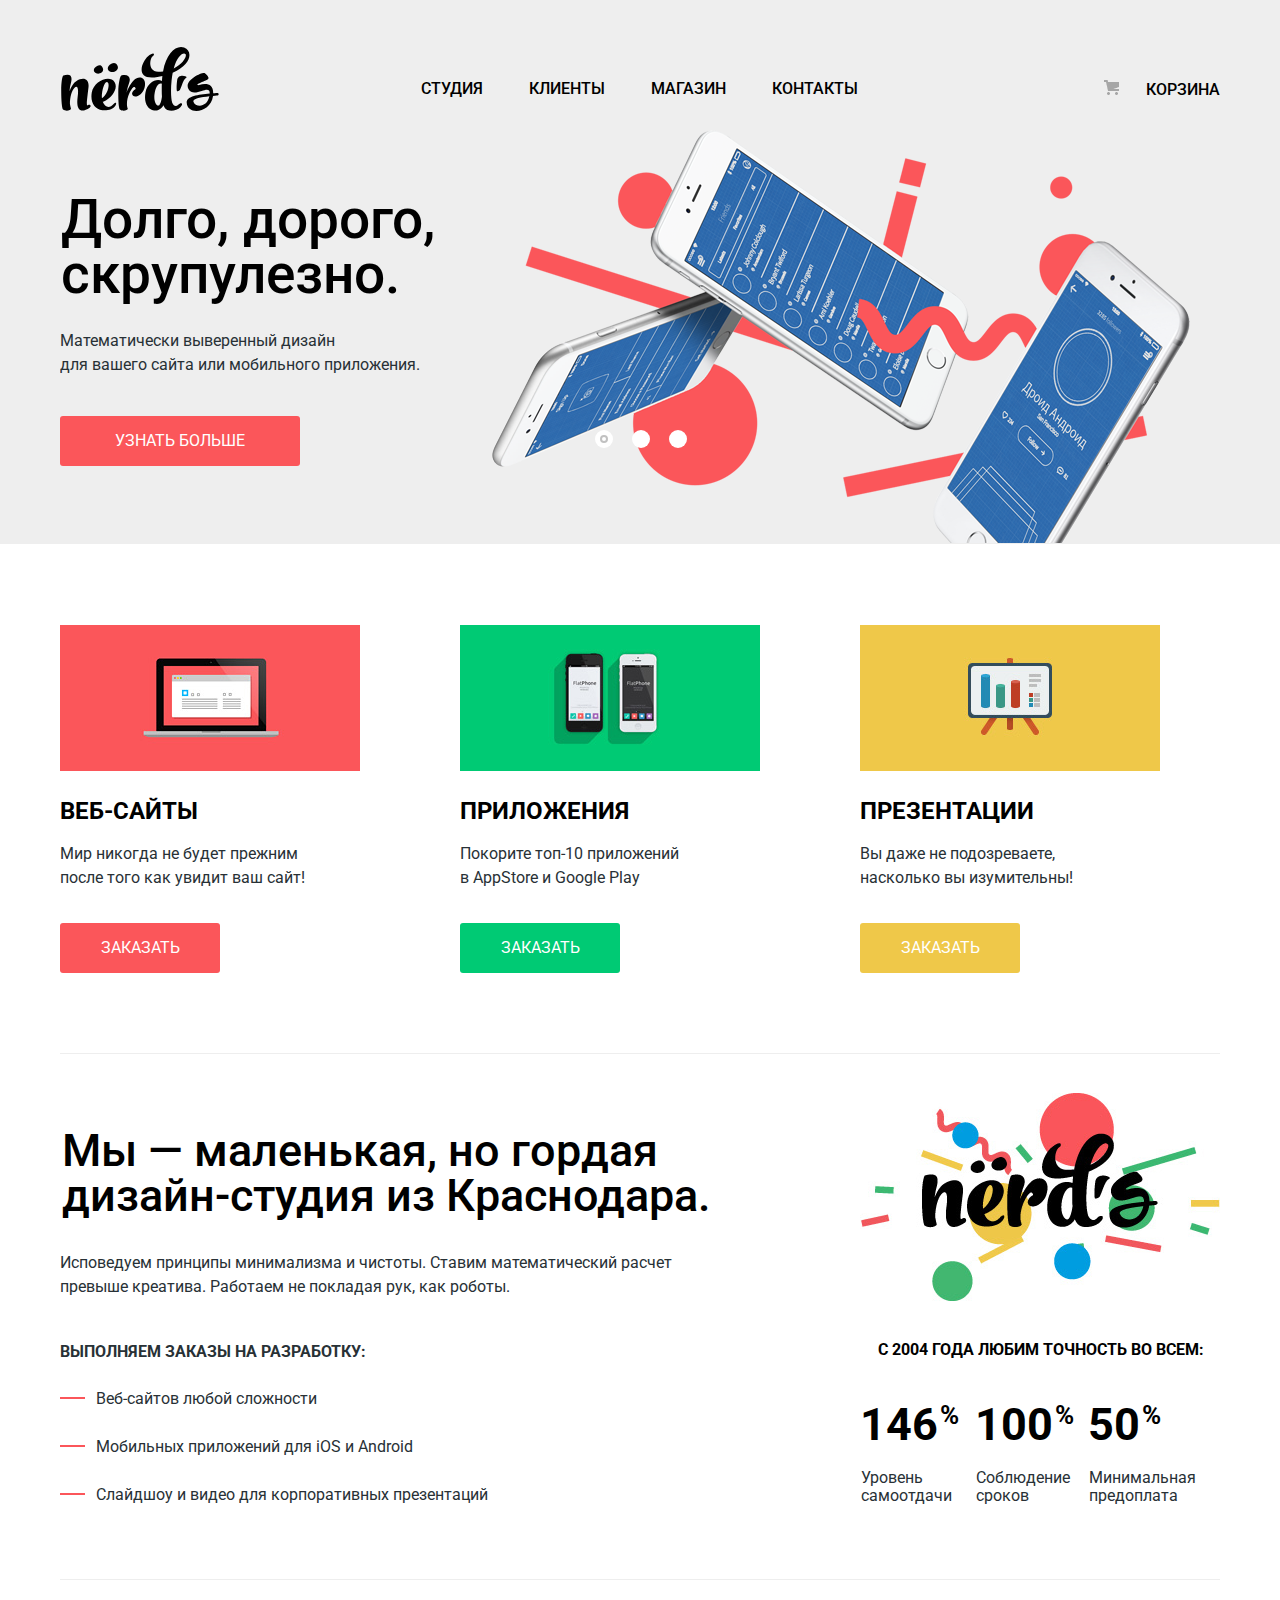
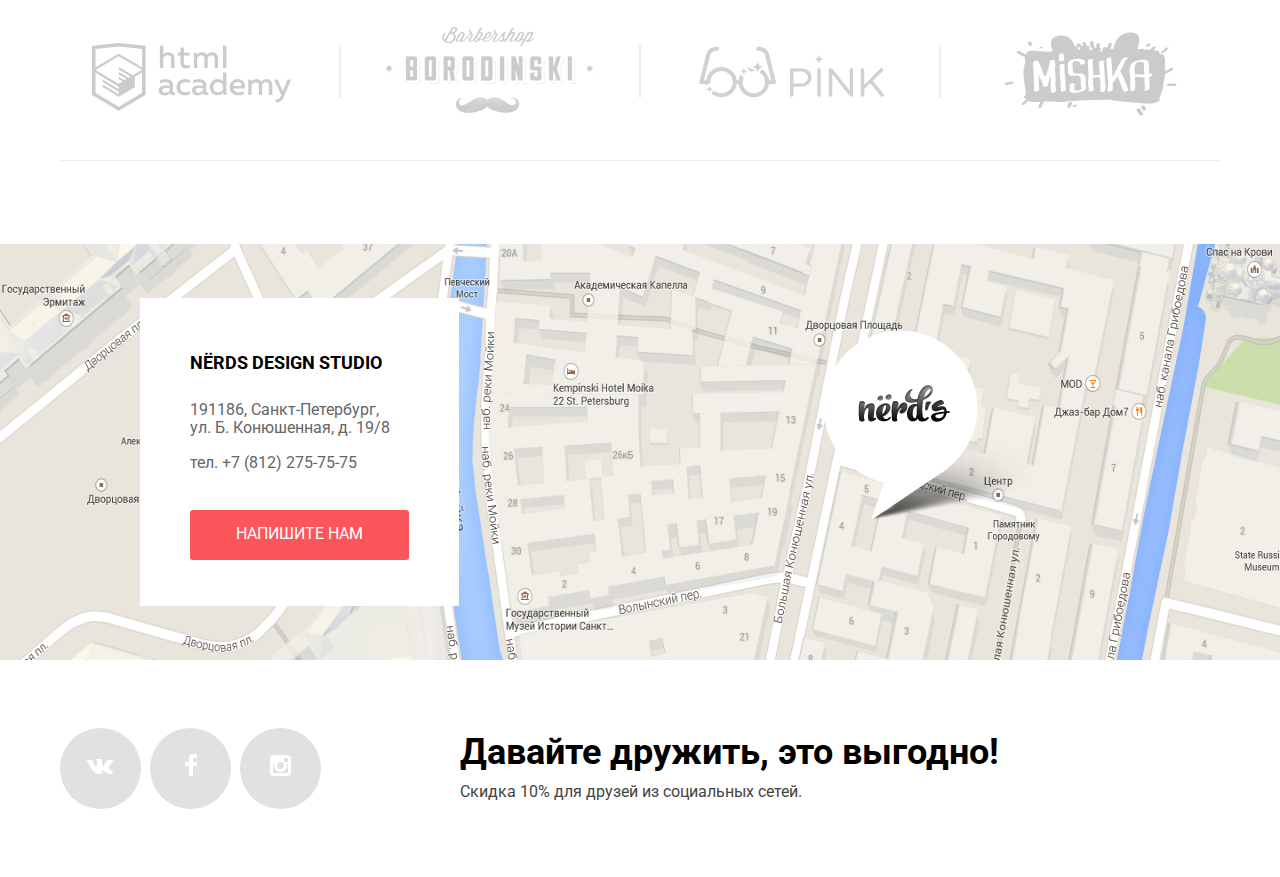
==== commit ffdcdbba: "disabled button" ====
--- a/index.html
+++ b/index.html
@@ -19,7 +19,7 @@
       <img src="img/nerds-logo.svg" width="160" height="65" alt="Логотип Нёрдс">
     </a>
     <ul class="site-navigation">
-      <li class="menu-active"><a href="index.html">Студия</a></li>
+      <li><a href="index.html">Студия</a></li>
       <li><a href="blank.html">Клиенты</a></li>
       <li><a href="catalog.html">Магазин</a></li>
       <li><a href="blank.html">Контакты</a></li>
--- a/css/style.css
+++ b/css/style.css
@@ -245,7 +245,7 @@
 }
 
 .slider-description .button:active {
-  color: rgba(255,255,255, 0.3);
+  color: rgba(255, 255, 255, 0.3);
 }
 
 .button:hover,
@@ -330,7 +330,7 @@
 }
 
 .button-red:active {
-  color: rgba(255,255,255, 0.3);
+  color: rgba(255, 255, 255, 0.3);
 }
 
 .button-green {
@@ -347,7 +347,7 @@
 
 .button-yellow:active {
   background-color: var(--active-extra-dark-yellow);
-  color: rgba(255,255,255, 0.3);
+  color: rgba(255, 255, 255, 0.3);
 }
 
 .button-green:hover {
@@ -356,7 +356,7 @@
 
 .button-green:active {
   background-color: var(--active-extra-dark-green);
-  color: rgba(255,255,255, 0.3);
+  color: rgba(255, 255, 255, 0.3);
 }
 
 /*content*/
@@ -653,10 +653,6 @@
   justify-content: center;
 }
 
-.social-button a {
-  padding-top: 7px;
-}
-
 .social-button:hover {
   background-color: var(--active-dark-red);
 }
@@ -666,7 +662,7 @@
 }
 
 .social-button img:active {
- opacity: 30%;
+  opacity: 30%;
 }
 
 .promo {
@@ -872,11 +868,6 @@
 .header-title-hidden {
   height: 150px;
 }
-
-/*.header-title {*/
-/*  margin: 0 auto;*/
-/*}*/
-
 
 /*КАТАЛОГ*/
 
@@ -931,6 +922,8 @@
   width: 260px;
   height: 50px;
   outline: none;
+  padding-top: 5px;
+  padding-left: 4px;
 }
 
 .filter-button:hover,
@@ -943,26 +936,16 @@
   color: rgba(0, 0, 0, 0.3);
 }
 
-
-/*Кнопки фильтрыа выбора*/
-
-
-/*.container-filter {*/
-/*  opacity: 40%;*/
-/*}*/
-
-/*.container-filter input:hover {*/
-/*  color: var(--special-input);*/
-/*}*/
-
-/*.container-filter input:disabled {*/
-/*  opacity: 10%;*/
-/*}*/
+/*Кнопки фильтра выбора*/
 
 .filter-box {
   border: none;
   padding: 0;
   margin: 0 0 35px;
+}
+
+.filter-box legend {
+  margin-bottom: 2px;
 }
 
 .filter-option label {
@@ -970,9 +953,17 @@
   display: block;
   cursor: pointer;
   user-select: none;
+  padding-left: 1px;
+  height: 20px;
+  margin-bottom: 20px;
+}
+
+.fix label {
+  margin-bottom: 18px;
 }
 
 /* Radio input style */
+
 .filter-input-radio + label::before {
   content: "";
   position: absolute;
@@ -994,6 +985,10 @@
   opacity: 1;
 }
 
+.filter-input-radio + label:disabled::before {
+  opacity: 0.1;
+}
+
 .filter-input-radio:checked + label::after {
   content: "";
   position: absolute;
@@ -1011,13 +1006,17 @@
   opacity: 1;
 }
 
+.filter-input-radio:checked + label:disabled::after {
+  opacity: 0.1;
+}
 
 /* Checkbox style*/
+
 .filter-input-checkbox + label::before {
   content: "";
   position: absolute;
   left: -35px;
-  top: 5px;
+  top: 8px;
   width: 25px;
   height: 25px;
   background-image: url("../img/checkbox-unchecked.svg");
@@ -1030,6 +1029,10 @@
   opacity: 1;
 }
 
+.filter-input-checkbox + label:disabled::before {
+  opacity: 0.1;
+}
+
 .filter-input-checkbox:checked + label::before {
   visibility: hidden;
 }
@@ -1038,7 +1041,7 @@
   content: "";
   position: absolute;
   left: -35px;
-  top: 5px;
+  top: 8px;
   width: 25px;
   height: 25px;
   background-image: url("../img/checkbox-checked.svg");
@@ -1049,6 +1052,10 @@
 
 .filter-input-checkbox:checked + label:hover::after {
   opacity: 1;
+}
+
+.filter-input-checkbox:checked + label:disabled::after {
+  opacity: 0.1;
 }
 
 .visually-hidden-control {
@@ -1136,13 +1143,10 @@
 .placeholder-cost {
   display: flex;
   justify-content: space-between;
-  margin-bottom: 2px;
+  /*margin-bottom: 2px;*/
 }
 
 .placeholder-cost input {
-  width: 56px;
-  padding: 12px;
-  margin-left: 9px;
   text-align: center;
   border: none;
   border-radius: 5px;
@@ -1150,31 +1154,36 @@
   font-family: inherit;
   font-size: inherit;
   color: var(--special);
-}
+  width: 80px;
+  height: 38px;
+  padding: 0;
+}
+
+.placeholder-cost label {
+  padding-top: 2px;
+  width: 115px;
+}
+
+.min-price {
+  margin-right: 9px;
+}
+
 
 .min-price input {
-  padding-left: 23px;
-  margin-left: 9px;
-  padding-bottom: 6px;
-  width: 46px;
+  margin-left: 8px;
 }
 
 .max-price input {
-  padding-right: 8px;
-  padding-bottom: 9px;
-  padding-left: 8px;
-  margin-left: 9px;
-  width: 63px;
+  margin-left: 8px;
 }
 
 /*сортировка каталога сверху*/
 
 .catalog-sort {
   display: grid;
-  /*grid-template-columns: 134px 60px 60px 101px 40px;*/
   grid-template-columns: 134px auto 40px;
   width: 758px;
-  height: 55px;
+  height: 57px;
 }
 
 .catalog-sort-title {
@@ -1184,7 +1193,6 @@
   text-transform: uppercase;
   color: var(--basic-black);
   vertical-align: top;
-  margin-bottom: 48px;
 }
 
 .catalog-sort-title:hover {
@@ -1205,7 +1213,10 @@
   line-height: 18px;
   opacity: 30%;
   color: var(--basic-black);
-  /*margin-right: 25px;*/
+}
+
+.sort:hover {
+  opacity: 60%;
 }
 
 .sort:active,
@@ -1213,10 +1224,6 @@
   opacity: 100%;
 }
 
-.sort:hover {
-  opacity: 60%;
-}
-
 .sort-name a {
   padding-right: 22px;
 }
@@ -1227,31 +1234,38 @@
   padding: 0;
 }
 
-.triangle-down {
-  margin-right: 14px;
-}
-
-.triangle-up,
-.triangle-down {
+.sorting-set {
+  display: inline;
+  flex-direction: row;
+  padding: 0;
+  width: 40px;
+  margin: 6px 1px 0;
+}
+
+.sorting {
   width: 11px;
   height: 10px;
-}
-
-/*.triangle:hover {*/
-/*  opacity: 100%;*/
-/*  background-color: var(--active-light);*/
-/*}*/
-
-/*.triangle:active {*/
-/*  background-color: var(--special-triangle);*/
-/*}*/
-
-.triangle-set {
-  display: inline;
-  flex-direction: row;
-  padding: 0;
-  width: 40px;
-  margin: 3px 0 0;
+  fill: #A6A6A6;
+  opacity: 0.2;
+}
+
+.sorting:first-child {
+  padding-right: 16px;
+}
+
+.sorting.active {
+  fill: #231F20;
+  opacity: 1;
+}
+
+.sorting:hover {
+  fill: #A6A6A6;
+  opacity: 1;
+}
+
+.sorting:active {
+  fill: #231F20;
+  opacity: 1;
 }
 
 /*Шаблоны*/
@@ -1262,13 +1276,13 @@
   flex-wrap: wrap;
   align-content: flex-start;
   width: 758px;
-  margin: 22px 0 0 0;
+  margin: 23px 0 0 1px;
   padding: 0;
   border-collapse: collapse;
+  padding-bottom: 2px;
 }
 
 .catalog-list button {
-  /*margin: 32px 80px 44px 80px;*/
   display: inline-block;
   text-align: center;
   vertical-align: middle;
@@ -1282,21 +1296,21 @@
   height: 615px;
   margin: 0 0 35px;
   object-fit: contain;
+  border: #888888;
 }
 
 .catalog-span {
-  width: 358px;
+  width: 360px;
   height: 40px;
   border-radius: 5px 5px 0 0;
   opacity: 0.12;
 }
 
 .odd {
-  margin-left: 42px;
+  margin-left: 41px;
 }
 
 /*Всплывающее окно каталога*/
-
 
 .catalog-title {
   text-transform: uppercase;
@@ -1322,7 +1336,7 @@
   color: var(--special-grey);
   margin-bottom: 32px;
   width: 255px;
-  margin-left: 51px;
+  margin-left: 50px;
   margin-top: 13px;
 }
 
@@ -1341,6 +1355,10 @@
   display: block;
 }
 
+.open .catalog-span {
+  opacity: 1;
+}
+
 .open img {
   box-shadow: 0 6px 15px rgba(0, 0, 0, 0.4);
 }
@@ -1353,12 +1371,11 @@
   box-shadow: 0 6px 15px rgba(0, 0, 0, 0.4);
 }
 
-
 .catalog-item:hover .catalog-span {
   opacity: 1;
 }
 
-.catalog-item:hover img.site-item{
+.catalog-item:hover img.site-item {
   box-shadow: 0 6px 15px rgba(0, 0, 0, 0.4);
 }
 
@@ -1418,7 +1435,7 @@
 
 .pagination-item a:active {
   background-color: var(--special-active);
-  rgba(0, 0, 0, 0.3);
+rgba(0, 0, 0, 0.3);
 
 }
 
@@ -1435,7 +1452,7 @@
 .pagination-item-next a {
   width: 260px;
   height: 50px;
-  padding: 15px 77px 15px 77px;
+  padding: 15px 78px 15px 77px;
   border-radius: 3px;
 }
 
